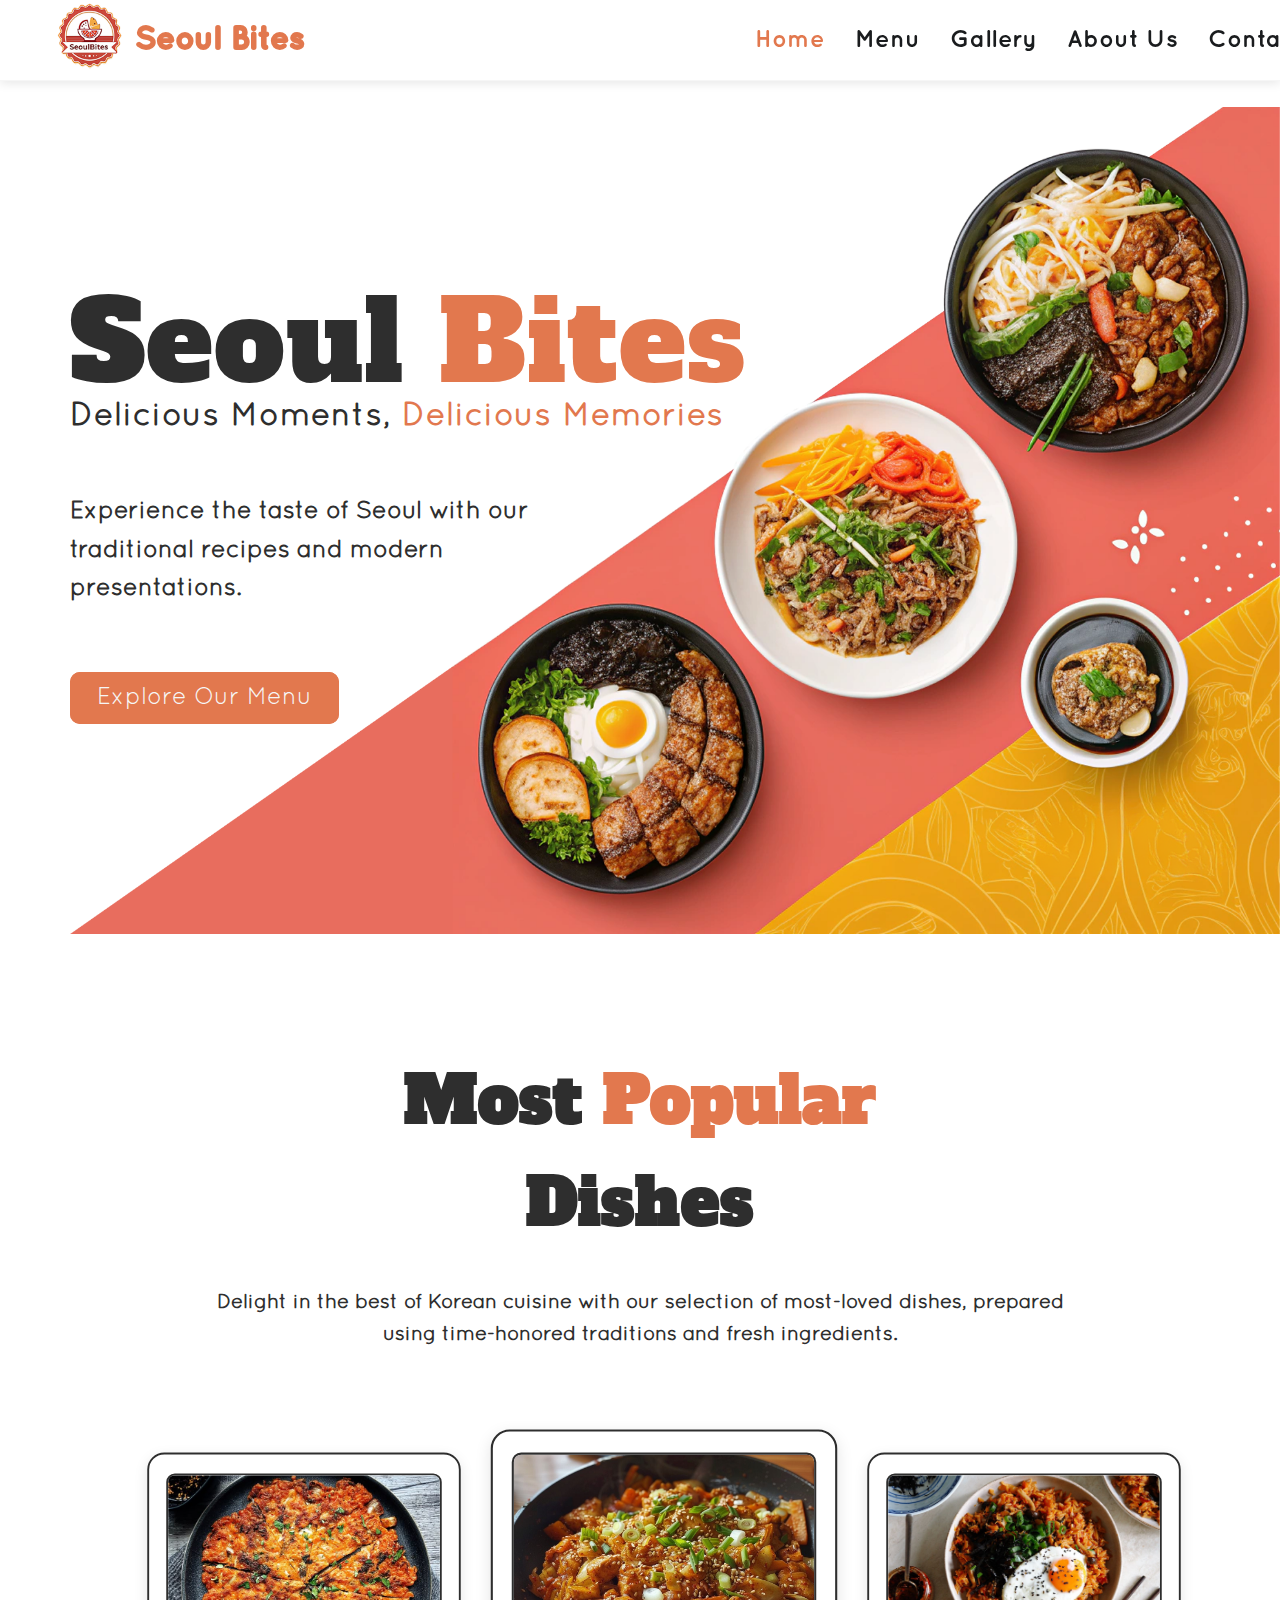
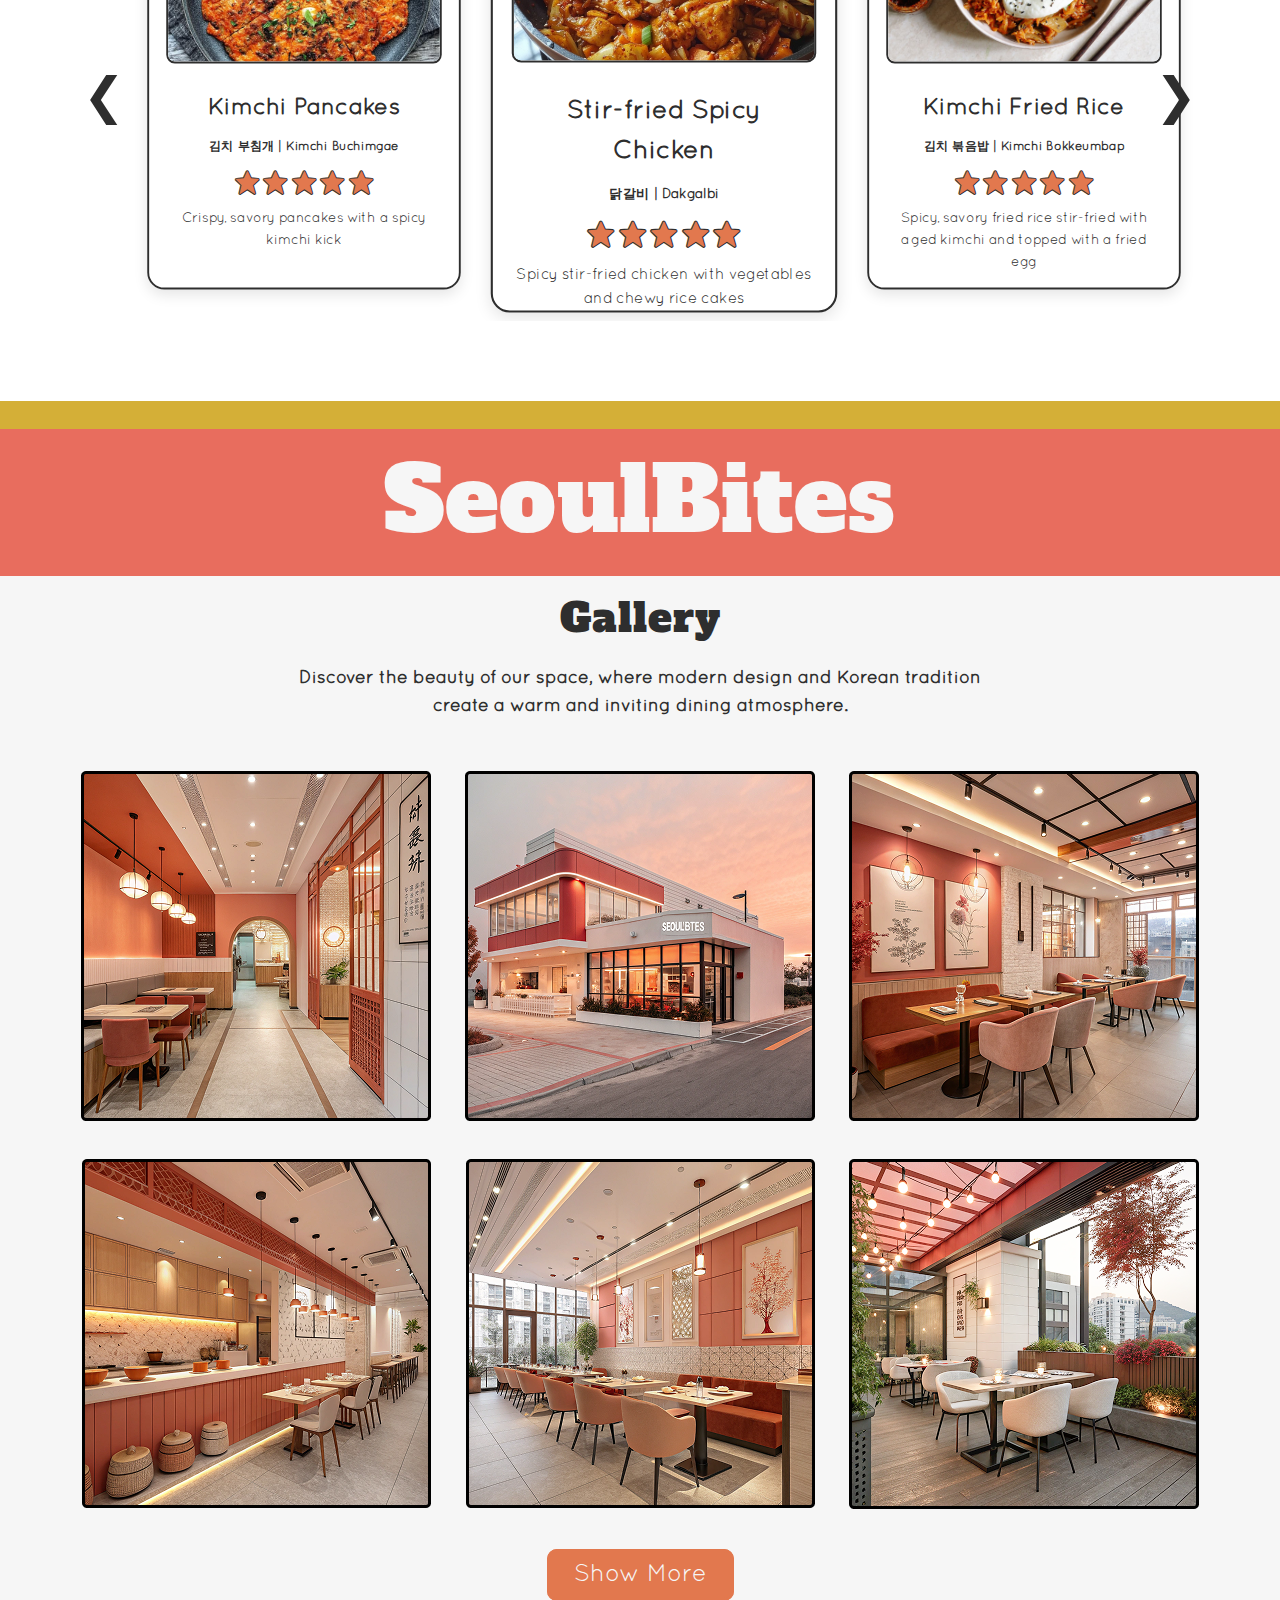
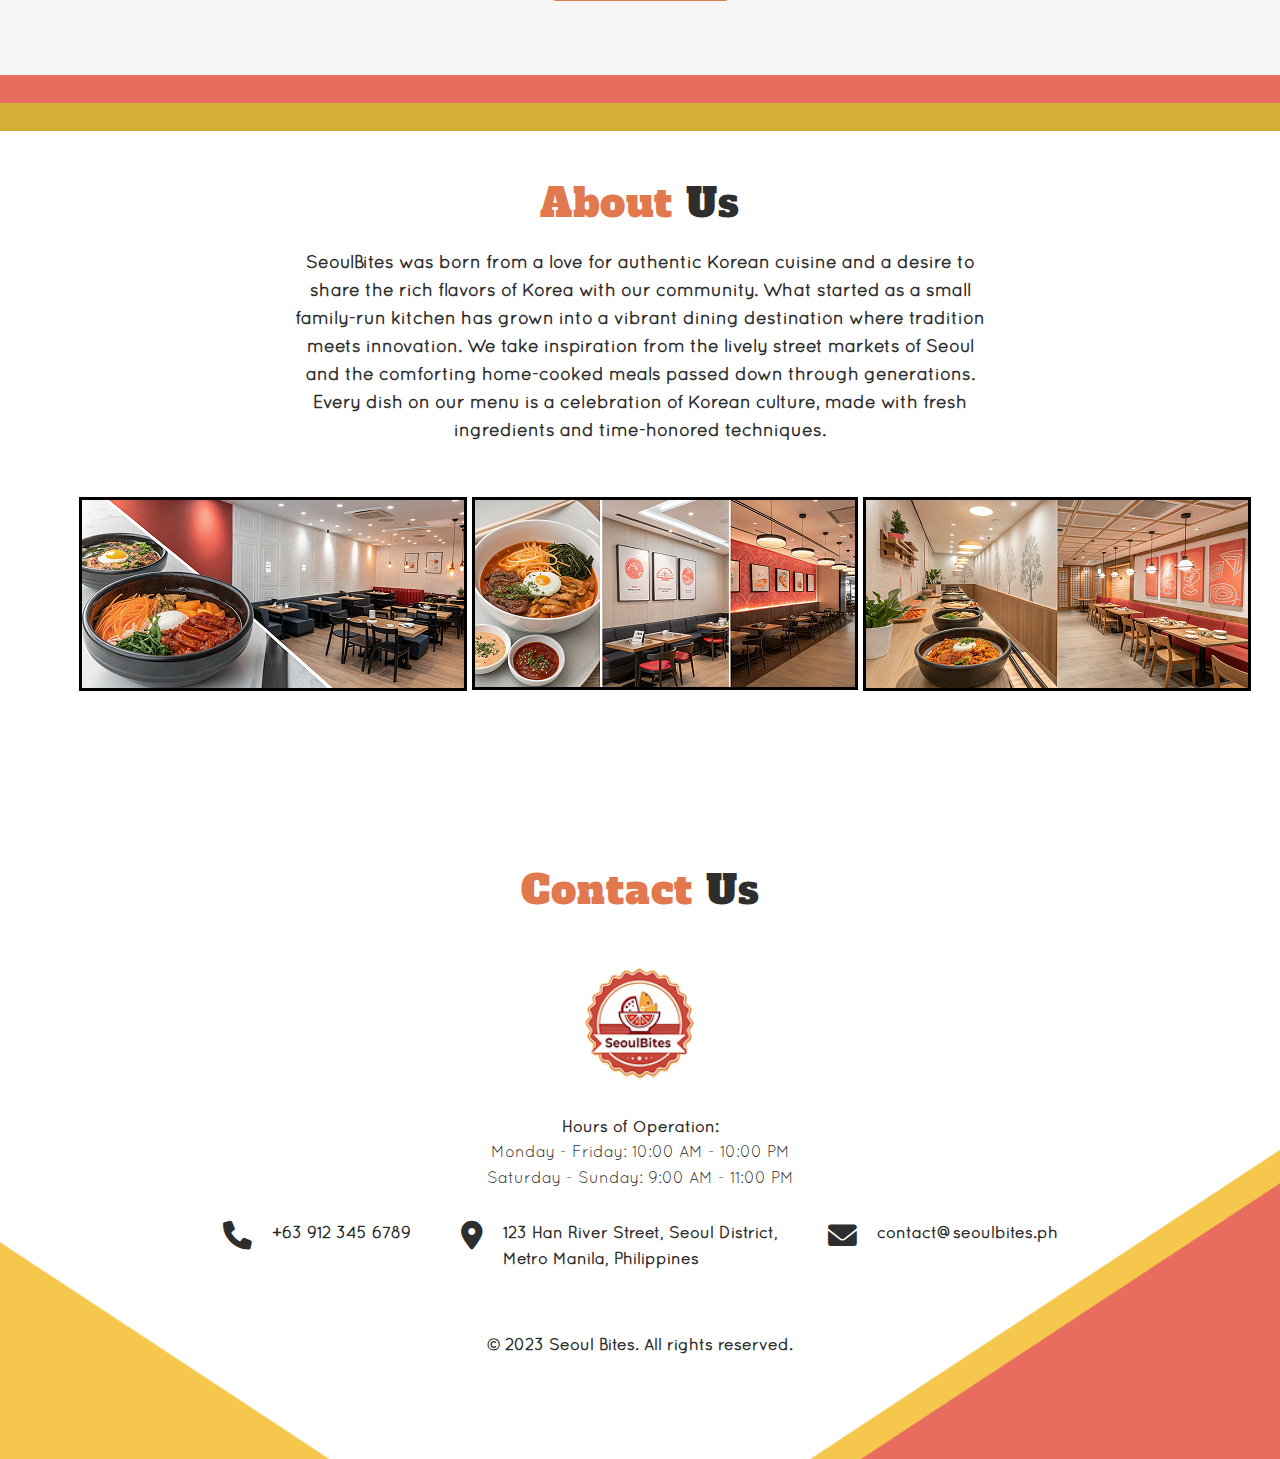
==== index.html @ ae8a141e "Update index.html" ====
<!DOCTYPE html>
<html lang="en">
<head>
    <meta charset="UTF-8">
    <meta name="viewport" content="width=device-width, initial-scale=1.0">
    <title>Seoul Bites | Korean BBQ & More</title>
    <link rel="stylesheet" href="style.css">
    <link rel="stylesheet" href="https://cdnjs.cloudflare.com/ajax/libs/font-awesome/6.0.0/css/all.min.css">
    <link href='https://unpkg.com/boxicons@2.1.4/css/boxicons.min.css' rel='stylesheet'>
    <link rel="icon" type="image/x-icon" href="/assets/images/logo/logo.png"> 
</head>
<body>
    <!-- Header with Navigation -->
    <header class="header">
        <div class="container">
            <div class="logo-wrapper">
                <a href="index.html" class="logo-link">
                    <img class="logo" src="assets/images/logo/logo.png" alt="Seoul Bites Logo">
                </a>
                <div class="logo-text">Seoul Bites</div>
            </div>
    
            <nav class="navbar">
                <ul class="nav-list">
                    <li><a href="index.html" class="active">Home</a></li>
                    <li><a href="menu.html">Menu</a></li>
                    <li><a href="gallery.html">Gallery</a></li>
                    <li><a href="about.html">About Us</a></li>
                    <li><a href="contact.html">Contact</a></li>
                </ul>
                <div class="hamburger">
                    <span class="bar"></span>
                    <span class="bar"></span>
                    <span class="bar"></span>
                </div>
            </nav>
        </div>
    </header>

    <!-- Hero Section -->
    <section class="hero">
        <div class="hero-content">
            <h1>Seoul <span class="colored-menu">Bites</span> </h1>
            <h2> <span class="colored-our">Delicious Moments,</span> <span class="colored-menu">Delicious Memories</span></h2>
            <p>Experience the taste of Seoul with our <br>traditional recipes and modern<br> presentations.</p>
            <a href="menu.html" class="btn">Explore Our Menu</a>
        </div>
    </section>

    <!-- Featured Menu Items -->
    <section class="featured">
        <div class="container">
            <h2 class="section-title">Most <span class="colored-menu">Popular</span> <br>Dishes</h2>
            <p class="mpd-subtitle">Delight in the best of Korean cuisine with our selection of most-loved dishes, prepared using time-honored traditions and fresh ingredients.</p>
            <div class="slider-container">
                <button class="prev-btn">&#10094;</button>
                <button class="next-btn">&#10095;</button>
                <div class="featured-slider">
                    <li class="dish-card">
                        <img src="assets/images/appetizers/kimchi_pancake.png" alt="Kimchi Pancake">
                        <div class="dish-card-content">
                            <h3>Kimchi Pancakes <br><span class="korean-word">김치 부침개 | Kimchi Buchimgae</span></h3>
                            <ul class="stars"><i class='bx bxs-star'></i><i class='bx bxs-star'></i><i class='bx bxs-star'></i><i class='bx bxs-star'></i><i class='bx bxs-star'></i></ul>
                            <p>Crispy, savory pancakes with a spicy kimchi kick</p>
                        </div>
                    </li>
                    <li class="dish-card">
                        <img src="assets/images/bbq/dakgalbi.png" alt="Stir-fried Spicy Chicken">
                        <div class="dish-card-content">
                            <h3>Stir-fried Spicy Chicken <br><span class="korean-word">닭갈비 | Dakgalbi</span></h3>
                            <ul class="stars"><i class='bx bxs-star'></i><i class='bx bxs-star'></i><i class='bx bxs-star'></i><i class='bx bxs-star'></i><i class='bx bxs-star'></i></ul>
                            <p>Spicy stir-fried chicken with vegetables and chewy rice cakes</p>
                        </div>
                    </li>
                    <li class="dish-card">
                        <img src="assets/images/noodles/kimchi-bokkeumbap.png" alt="Kimchi Fried Rice">
                        <div class="dish-card-content">
                            <h3>Kimchi Fried Rice <br><span class="korean-word">김치 볶음밥 | Kimchi Bokkeumbap</span></h3>
                            <ul class="stars"><i class='bx bxs-star'></i><i class='bx bxs-star'></i><i class='bx bxs-star'></i><i class='bx bxs-star'></i><i class='bx bxs-star'></i></ul>
                            <p>Spicy, savory fried rice stir-fried with aged kimchi and topped with a fried egg</p>
                        </div>
                    </li>
                    <li class="dish-card">
                        <img src="assets/images/main/chicken.png" alt="Fried Chicken">
                        <div class="dish-card-content">
                            <h3>Fried Chicken <br><span class="korean-word">치킨 | Chikin</span></h3>
                            <ul class="stars"><i class='bx bxs-star'></i><i class='bx bxs-star'></i><i class='bx bxs-star'></i><i class='bx bxs-star'></i><i class='bx bxs-star'></i></ul>
                            <p>Extra crispy, juicy fried chicken coated in a flavorful glaze</p>
                        </div>
                    </li>
                    <li class="dish-card">
                        <img src="assets/images/bbq/bbq-combo.png" alt="BBQ Combo">
                        <div class="dish-card-content">
                            <h3>BBQ Combo <br><span class="korean-word">바베큐 콤보</span></h3>
                            <ul class="stars"><i class='bx bxs-star'></i><i class='bx bxs-star'></i><i class='bx bxs-star'></i><i class='bx bxs-star'></i><i class='bx bxs-star'></i></ul>
                            <p>A delicious mix of marinated bulgogi, smoky galbi, and juicy samgyeopsal, grilled to perfection</p>
                        </div>
                    </li>
                </div>
            </div>
        </div>
    </section>

    <section>
        <div class="yellow-separator"></div>
        <div class="orange-separator">
            <h1>
                SeoulBites
            </h1>
        </div>
    </section>

    <section class="gallery">
        <div class="container">
            <div class="gallery-header">
                <h1>Gallery</h1>
                <p>Discover the beauty of our space, where modern design and Korean tradition create a warm and inviting dining atmosphere.</p>
            </div>
             <!-- Gallery Grid -->
             <div class="h-gallery-grid">
                <div class="h-gallery-item">
                    <img src="assets/images/gallery/hg-1.png" alt="Dolsot Bibimbap">
                </div>
                <div class="h-gallery-item">
                    <img src="assets/images/gallery/hg-2.png" alt="Dolsot Bibimbap">
                </div>
                <div class="h-gallery-item">
                    <img src="assets/images/gallery/hg-3.png" alt="Dolsot Bibimbap">
                </div>
                <div class="h-gallery-item">
                    <img src="assets/images/gallery/hg-4.png" alt="Dolsot Bibimbap">
                </div>
                <div class="h-gallery-item">
                    <img src="assets/images/gallery/hg-5.png" alt="Dolsot Bibimbap">
                </div>
                <div class="h-gallery-item">
                    <img src="assets/images/gallery/hg-6.png" alt="Dolsot Bibimbap">
                </div>
             </div>
             <a href="gallery.html" class="btn">Show More</a>
        </div>
    </section>

    <section>
        <div class="orange-mini-separator"></div>
        <div class="yellow-separator"></div>
    </section>

    <section class="home-about">
        <div class="container">
            <div class="gallery-header">
                <h1><span class="colored-menu">About</span> Us</h1>
                <p>SeoulBites was born from a love for authentic Korean cuisine and a desire to 
                    share the rich flavors of Korea with our community. What started as a small family-run 
                    kitchen has grown into a vibrant dining destination where tradition meets innovation. 
                    We take inspiration from the lively street markets of Seoul and the comforting home-cooked 
                    meals passed down through generations. Every dish on our menu is a celebration of Korean 
                    culture, made with fresh ingredients and time-honored techniques.</p>
            </div>
            <div class="h-about-grid">
                <div class="h-about-item">
                    <img src="assets/images/gallery/ha-1.png" alt="Dolsot Bibimbap">
                </div>
                <div class="h-about-item">
                    <img src="assets/images/gallery/ha-2.png" alt="Dolsot Bibimbap">
                </div>
                <div class="h-about-item">
                    <img src="assets/images/gallery/ha-3.png" alt="Dolsot Bibimbap">
                </div>
            </div>
        </div>
    </section>

    <section class="home-contact">
        <div class="container">
            <div class="gallery-header">
                <h1><span class="colored-menu">Contact</span> Us</h1>
            </div>
                <img src="assets/images/logo/logo.png" alt="Seoul Bites Logo">
                <div class="contact-hours">
                    <p>Hours of Operation: 
                        <br><span class="schedule">Monday - Friday: 10:00 AM - 10:00 PM 
                        <br> Saturday - Sunday: 9:00 AM - 11:00 PM</span>
                    </p>
                <div class="contact-items">
                    <div class="cg-item">
                        <i class="fas fa-phone"></i>
                        <p>+63 912 345 6789</p>
                    </div>
                    <div class="cg-item">
                        <i class="fas fa-map-marker-alt"></i>
                        <p>123 Han River Street, Seoul District, <br>Metro Manila, Philippines</p>
                    </div>
                    <div class="cg-item">
                        <i class="fas fa-envelope"></i>
                        <p>contact@seoulbites.ph</p>
                    </div>
                </div>
                <div class="copyright">
                    <p>&copy; 2023 Seoul Bites. All rights reserved.</p>
                </div>
            </div>
        </div>
    </section>
    <script src="script.js"></script>
</body>
</html>
---- style.css ----
/* CSS Reset */
* {
    margin: 0;
    padding: 0;
    box-sizing: border-box;
}

/* Korean Color Palette */
:root {
    --primary-color: #E2784E;
    --secondary-color: #FFEEDC; 
    --accent-color: #F6F6F6; 
    --dark-color: #2E2E2E;
    --light-color: #F6F6F6; 
    --text-color: #1A1C1E;
    --text-light: #777777;
    --gold-color: #D4AF37;
    --red-color: #E86D5E;
    --transition: all 0.3s ease;
}

@font-face {
    font-family: product-sans;
    src: url(assets/fonts/Product\ Sans\ Regular.ttf);
}

@font-face {
    font-family: quicksand-light;
    src: url(assets/fonts/Quicksand_Light.otf);
}

@font-face {
    font-family: quicksand-bold;
    src: url(assets/fonts/Quicksand_Bold.otf);
}

@font-face {
    font-family: quicksand-book;
    src: url(assets/fonts/Quicksand_Book.otf);
}

@font-face {
    font-family: alfa;
    src: url(assets/fonts/AlfaSlabOne-Regular.ttf);
}

body {
    line-height: 1.6;
}

h1 {
    font-family: alfa;
    font-weight: 400;
    letter-spacing: 1px;
}

h2{
    font-family: product-sans;
    letter-spacing: 1px;
}

h3{
    font-family: quicksand-book;
    color: var(--dark-color);
    font-weight: 900;
}

p{
    font-family:quicksand-book;
    font-weight: 700;
}

.container {
    width: 90%;
    max-width: 1200px;
    margin: 0 auto;
    padding: 0 15px;
}

.btn {
    padding: 12px 24px;
    background-color: var(--primary-color);
    border: 3px solid var(--dark-color);
    color: var(--light-color);
    text-decoration: none;
    border-radius: 10px;
    font-weight: 500;
    border: 3px solid var(--primary-color);
    cursor: pointer;
    font-family: quicksand-book;
    font-size: 24px;
}

.btn:hover {
    border: 3px solid var(--primary-color);
    background-color: var(--light-color);
    color: var(--primary-color);
}

.section-title {
    font-family: alfa;
    font-size: 4rem;
    margin-bottom: 2rem;
    text-align: center;
    color: var(--dark-color);
    position: relative;
}

/* Header Styles */
.header {
    background-color: white;
    box-shadow: 0 2px 10px rgba(0, 0, 0, 0.1);
    position: fixed;
    width: 100%;
    top: 0;
    z-index: 1000;
    border-bottom: 1px solid var(--accent-color);
}

.header .container {
    display: flex;
    justify-content: space-between;
    align-items: center;
    padding: 0 15px;
    width: 100%;
    max-width: 1400px;
    margin: 0 0px 0 40px;
}

.logo {
    width: 70px;
}

.logo-text{
    align-items: center;
    font-family: quicksand-bold;
    font-size: 32px;
    color: var(--primary-color);
    font-weight: bolder;
    -webkit-text-stroke: 2px var(--primary-color);
}

.logo-wrapper {
    display: flex;
    align-items: center;
    gap: 10px;
    margin-left: 0;
}

.nav-list {
    display: flex;
    list-style: none;
}

.nav-list li {
    margin-left: 30px;
}

.nav-list a {
    font-family: quicksand-bold;
    font-size: 24px;
    text-decoration: none;
    color: var(--text-color);
    transition: var(--transition);
    position: relative;
}

.nav-list a:hover,
.nav-list a.active {
    color: var(--primary-color);
}

.hamburger {
    display: none;
    cursor: pointer;
}

.bar {
    display: block;
    width: 25px;
    height: 3px;
    margin: 5px auto;
    background-color: var(--text-color);
    transition: var(--transition);
}

/* Hero Section */
.hero {
    height: 100vh;
    background: url(/assets/images/bg/homebg.png);
    background-size:contain;
    background-position: right;
    background-repeat: no-repeat;
    color: white;
    display: flex;
    align-items: center;
    margin-top: 70px;
}

.hero-content {
    width: 100%;
    padding: 0;
    margin-top: -70px;
    margin-left: 70px;
    text-align: left;
}

.hero h1 {
    color: var(--dark-color);
    font-size: 112px;
    animation: fadeIn 1.5s ease;
    font-family: alfa;
    letter-spacing: 1px;
    font-weight: 400;
    margin-bottom: -40px;
}

.hero h2{
    font-family: quicksand-book;
    color: var(--primary-color);
    font-size: 32px;
    animation: fadeIn 1.5s ease;
}

.hero p {
    color: var(--dark-color);
    font-size: 24px;
    margin-top: 50px;
    margin-bottom: 70px;
    max-width: 700px;
    animation: fadeIn 2s ease;
}

/* Featured Slider Styles */
.featured {
    padding: 80px 0;
    background-color: none;
}

.mpd-subtitle {
    color: var(--dark-color);
    margin-bottom: 70px;
    font-size: 20px;
    max-width: 862px;
    text-align: center;
    margin-left: auto;
    margin-right: auto;
}

.slider-container {
    position: relative;
    width: 100%;
    max-width: 1200px;
    margin: 0 auto;
    padding: 0 60px;
    overflow: hidden;
}

.featured-slider {
    display: flex;
    align-items: center;
    gap: 30px;
    width: 100%;
    padding: 20px 0;
    transition: transform 0.5s ease;
}

.dish-card {
    flex: 0 0 330px; /* Fixed width */
    height: 460px;
    transition: all 0.3s ease;
    background: none;
    border: 2px solid var(--dark-color);
    border-radius: 18px;
    overflow: hidden;
    box-shadow: 0 5px 15px rgba(0, 0, 0, 0.1);
    opacity: 0;
    transform: scale(0.95);
}

li::marker{
    content: "";
}

.dish-card.active {
    display: block; 
    opacity: 1;
    transform: scale(1);
    position: relative;
}

.dish-card img {
    margin-top: 20px;
    width: 290px;
    height: 200px;
    object-fit: cover;
    border: 2px solid var(--dark-color);
    border-radius: 9px;
    margin-left: 18px;
}

.dish-card-content {
    padding: 20px;
    text-align: center;
}

.dish-card-content h3 {
    font-size: 1.5rem;
    color: var(--dark-color);
}

.korean-word {
    font-size: 0.8rem;
    margin-bottom: 20px;
}

.dish-card-content p {
    color: var(--dark-color);
    margin-bottom: 15px;
    font-size: 0.9rem;
    font-weight: 100;
}

.price {
    font-size: 1.2rem;
    font-weight: bold;
    color: var(--primary-color);
}

.stars{
    color: var(--primary-color);
    font-size: 30px;
    -webkit-text-stroke: 1px var(--dark-color);
}

.prev-btn, .next-btn {
    position: absolute;
    background: transparent;
    top: 50%;
    width: 50px;
    height: 50px;
    color: var(--dark-color);
    border: none;
    font-size: 50px;
    z-index: 10;
    display: flex;
    align-items: center;
    justify-content: center;
}

.prev-btn {
    left: 0;
}

.next-btn {
    right: 0;
}

.gallery {
    display: flex;
    align-items: center;
    background-color: var(--light-color);
    text-align: center;
    padding-top: 10px;
    padding-bottom: 80px;
}

.yellow-separator{
    margin: 0;
    background-color: var(--gold-color);
    min-width: 1200px;
    height: 28px;
    width: 100%;
}

.orange-mini-separator{
    width: 100%;
    margin: 0;
    background-color: var(--red-color);
    min-width: 1200px;
    height: 28px;
}

.orange-separator{
    width: 100%;
    margin: 0;
    background-color: var(--red-color);
    min-width: 1200px;
    height: 147px;
}

.orange-separator h1{
    font-size: 5.6rem;
    color: var(--light-color);
    text-align: center;
}

.home-about{
    padding-top: 40px;
    padding-bottom: 80px;
}

.home-about .orange-separator
{
    height: 28px;
}

.h-gallery-grid {
    display: grid;
    grid-template-columns: repeat(auto-fill, minmax(300px, 1fr));
    gap: 30px;
    margin-bottom: 40px;
}


.h-about-grid {
    display: grid;
    grid-template-columns: repeat(3, 1fr);
    gap: 5px;
    margin-top: 40px;
}

/* Home Contact Section */
.home-contact {
    padding: 80px 0 60px;
    background: url(assets/images/bg/h-contact.png);
    background-size: 100%;
    background-repeat: no-repeat;
    background-position: bottom;
    text-align: center;
}

.home-contact .gallery-header {
    margin-bottom: 40px;
}

.home-contact img {
    width: 120px;
    height: auto;
    margin: 0 auto 30px;
    display: block;
}

.contact-hours {
    margin-bottom: 40px;
}

.contact-hours p {
    font-size: 1rem;
    color: var(--dark-color);
    font-weight: 900;
    margin-bottom: 10px;
}

.contact-hours span {
    font-size: 1rem;
    color: var(--dark-color);
    font-weight: 500;
    line-height: 1.6;
}

.contact-items {
    display: flex;
    max-width: 900px;
    margin: 30px auto 40px;
    justify-content: center;
    gap: 50px;
}

.cg-item {
    display: flex;
    align-items: flex-start;
    background-color: transparent;
    text-align: left;
}

.cg-item i {
    font-size: 1.8rem;
    color: var(--dark-color);
    margin-right: 20px;
    flex-shrink: 0;
}

.cg-item p {
    font-size: 1rem;
    color: var(--dark-color);
    line-height: 1.6;
    margin: 0;
}

.home-contact .copyright {
    margin-top: 40px;
    padding-top: 20px;
    color: var(--text-light);
    font-size: 0.9rem;
}

/* Footer */
.footer {
    background-color: var(--dark-color);
    color: white;
    padding: 50px 0 20px;
    background-image: url('images/korean-pattern-dark.png');
    background-size: 300px;
    background-blend-mode: overlay;
}

.footer-content {
    display: flex;
    justify-content: space-between;
    align-items: center;
    margin-bottom: 30px;
}

.footer-logo a {
    font-size: 1.8rem;
    font-weight: 700;
    color: white;
    text-decoration: none;
    font-family: 'Noto Sans KR', sans-serif;
}

.footer-logo p {
    color: rgba(255, 255, 255, 0.7);
    margin-top: 10px;
}

.social-links a {
    display: inline-block;
    width: 40px;
    height: 40px;
    background-color: rgba(255, 255, 255, 0.1);
    border-radius: 50%;
    text-align: center;
    line-height: 40px;
    color: white;
    margin-left: 10px;
    transition: var(--transition);
}

.social-links a:hover {
    background-color: var(--primary-color);
    transform: translateY(-3px);
}

.copyright {
    text-align: center;
    padding-top: 20px;
    color: rgba(255, 255, 255, 0.7);
    font-size: 0.9rem;
}

/* Animations */
@keyframes fadeIn {
    from {
        opacity: 0;
        transform: translateY(20px);
    }
    to {
        opacity: 1;
        transform: translateY(0);
    }
}

/* Korean Pattern Overlay */
@keyframes patternMove {
    0% {
        background-position: 0 0;
    }
    100% {
        background-position: 100px 100px;
    }
}

/* Responsive Design */
@media (max-width: 768px) {
    .hamburger {
        display: block;
    }

    .hamburger.active .bar:nth-child(2) {
        opacity: 0;
    }

    .hamburger.active .bar:nth-child(1) {
        transform: translateY(8px) rotate(45deg);
    }

    .hamburger.active .bar:nth-child(3) {
        transform: translateY(-8px) rotate(-45deg);
    }

    .nav-list {
        position: fixed;
        left: -100%;
        top: 70px;
        flex-direction: column;
        background-color: white;
        width: 100%;
        text-align: center;
        transition: var(--transition);
        box-shadow: 0 5px 10px rgba(0, 0, 0, 0.1);
    }

    .nav-list.active {
        left: 0;
    }

    .nav-list li {
        margin: 15px 0;
    }

    .hero h1 {
        font-size: 2.5rem;
    }

    .hero p {
        font-size: 1rem;
    }
}

@media (max-width: 480px) {
    .hero h1 {
        font-size: 2rem;
    }

    .section-title {
        font-size: 1.5rem;
    }

    .footer-content {
        flex-direction: column;
        text-align: center;
    }

    .social-links {
        margin-top: 20px;
    }
}

/* Menu Page Styles */
.menu-page {
    padding: 100px 0 50px;
    background-color: var(--light-color);
}

.menu-layout {
    display: flex;
    gap: 40px;
}

.menu-nav {
    width: 100%;
    margin: 30px 0 40px;
    overflow-x: auto;
    padding: 10px 0;
}

.menu-nav ul {
    display: flex;
    flex-wrap: wrap;
    gap: 10px;
    list-style: none;
    justify-content: center;
}

.menu-nav a {
    font-family: quicksand-book;
    display: flex;
    color: var(--text-color);
    text-decoration: none;
    border: 3px solid var(--dark-color);
    border-radius: 15px;
    transition: var(--transition);
    white-space: nowrap;
    width: 150px;
    height: 40px;
    font-size: 15px;
    text-align: center;
    align-items: center;
    justify-content: center;
}

.menu-nav a:hover {
    background-color: #FFEEDC;
    border-color: #E2784E;
    color: #E2784E;
}


.menu-content {
    flex: 1;
}

.menu-content p{
    color: var(--dark-color);
    font-size: 20px;
}

.menu-title {
    font-size: 64px;
    margin-top: 50px;
    margin-bottom: 10px;
    text-align: center;
}

.colored-our{
    color: var(--dark-color);
}

.colored-menu{
    color: var(--primary-color);
}

.menu-subtitle {
    color: var(--text-light);
    margin-bottom: 70px;
    font-size: 20px;
    max-width: 600px;
    text-align: center;
    margin-left: auto;
    margin-right: auto;
}

.menu-section {
    margin-bottom: 60px;
    scroll-margin-top: 120px;
}

.menu-section h2 {
    font-size: 40px;
    color: var(--dark-color);
    border-bottom: 2px solid var(--accent-color);
}

.menu-section h3 {
    font-size: 32px;
    color: var(--dark-color);
    border-bottom: 2px solid var(--accent-color);
}

.section-note {
    font-style: italic;
    color: var(--text-light);
    margin-bottom: 20px;
}

.menu-items {
    display: grid;
    grid-template-columns: repeat(auto-fit, minmax(340px, 1fr));
    gap: 30px;
    margin-top: 30px;
}

.menu-item {
    width: 340px;
    height: 410px;
    border: 2.5px solid var(--dark-color);
    border-radius: 20px;
    padding: 20px;
    background-color: none;
    box-shadow: 0 5px 15px rgba(0, 0, 0, 0.1);
    transition: var(--transition);
    display: flex;
    flex-direction: column;
}

.menu-item:hover {
    transform: translateY(-5px);
    border: 2.5px solid var(--primary-color);
    background-color: var(--secondary-color);
}

/* Menu Item Image */
.menu-item-img {
    width: 300px;
    height: 175px;
    border-radius: 10px;
    object-fit: cover;
    margin: 0 auto;
    margin-bottom: 15px;
    border: 2.5px solid var(--dark-color);
}

/* Menu Item Text Content */
.item-info {
    flex: 1;
    display: flex;
    flex-direction: column;
}

/* Dish Names */
.item-info h3 {
    font-size: 1.3rem;
    margin-bottom: 5px;
    color: var(--dark-color);
    display: flex;
    justify-content: space-between;
}

.dish-korean {
    font-family: quicksand-book;
    font-size: 1rem;
    color: var(--text-light);
    margin-bottom: 10px;
    font-weight: 400;
}

/* Description */
.item-info p {
    color: var(--dark-color);
    font-size: 0.95rem;
    line-height: 1.5;
    margin-bottom: 15px;
    flex-grow: 1;
}

/* Price */
.price {
    font-family: quicksand-book;
    color: var(--primary-color);
    font-weight: 700;
    font-size: 1.2rem;
    margin-top: auto;
    text-align: left;
}

/* Responsive Adjustments */
@media (max-width: 1200px) {
    .menu-items {
        grid-template-columns: repeat(2, 1fr);
    }
}

@media (max-width: 768px) {
    .menu-items {
        grid-template-columns: 1fr;
    }
    
    .menu-item {
        width: 100%;
        max-width: 340px;
        margin: 0 auto;
    }
}

/* Gallery Page Styles */
.gallery-page {
    padding: 100px 0 50px;
    background-color: var(--light-color);
}

.gallery-header {
    text-align: center;
    margin-bottom: 50px;
}

.gallery-header h1 {
    font-size: 2.5rem;
    color: var(--dark-color);
    margin-bottom: 15px;
}

.gallery-header p {
    color: var(--dark-color);
    font-size: 1.1rem;
    max-width: 700px;
    margin: 0 auto;
}

/* Gallery Filter */
.gallery-filter {
    display: flex;
    flex-wrap: wrap;
    justify-content: center;
    gap: 10px;
    margin-bottom: 40px;
}

.filter-btn {
    padding: 8px 20px;
    background-color: white;
    border: 1px solid var(--accent-color);
    color: var(--text-color);
    border-radius: 30px;
    cursor: pointer;
    transition: var(--transition);
    font-weight: 500;
}

.filter-btn:hover,
.filter-btn.active {
    background-color: var(--primary-color);
    color: white;
    border-color: var(--primary-color);
}

/* Gallery Grid */
.gallery-grid {
    display: grid;
    grid-template-columns: repeat(auto-fill, minmax(300px, 1fr));
    gap: 20px;
}

.gallery-item {
    position: relative;
    border-radius: 8px;
    overflow: hidden;
    box-shadow: 0 5px 15px rgba(0, 0, 0, 0.1);
    aspect-ratio: 1 / 1;
}

.gallery-item img {
    border: 3px solid var(--dark-color);
    width: 350px;
    height: 350px;
    object-fit: cover;
    transition: var(--transition);
}

/* Responsive Design */
@media (max-width: 768px) {
    .gallery-grid {
        grid-template-columns: repeat(auto-fill, minmax(250px, 1fr));
    }
    
    .gallery-header h1 {
        font-size: 2rem;
    }
}

/* About Page Styles */
.about-page {
    padding-top: 70px;
}

/* About Hero Section */

.about-content {
    flex: 1;
}
.about-page {
    padding: 100px 0 50px;
    background-color: var(--light-color);
}

.about-subtitle {
    color: var(--text-light);
    margin-bottom: 70px;
    font-size: 20px;
    max-width: 600px;
    text-align: center;
    margin-left: auto;
    margin-right: auto;
}

.about-layout {
    display: flex;
    gap: 40px;
}

.about-content p{
    color: var(--dark-color);
    font-size: 20px;
}

.about-title {
    font-size: 64px;
    margin-top: 50px;
    margin-bottom: 10px;
    text-align: center;
}

.about-hero {
    height: 60vh;
    background: url('../WebDev-Activity-4/assets/images/bg/about-us.png') no-repeat center center/cover;
    color: white;
    display: flex;
    align-items: center;
    text-align: center;
}

.about-hero .container {
    width: 100%;
}

.about-hero h1 {
    font-size: 3rem;
    margin-bottom: 20px;
    text-shadow: 2px 2px 4px rgba(0, 0, 0, 0.5);
}

.about-hero p {
    font-size: 1.2rem;
    max-width: 700px;
    margin: 0 auto;
}

/* Section Header */
.section-header {
    text-align: center;
    margin-bottom: 50px;
}

.section-header h2 {
    font-size: 2rem;
    color: var(--dark-color);
    margin-bottom: 15px;
}

.section-header p {
    color: var(--text-light);
    font-size: 1.1rem;
}

/* Our Story */
.story-section {
    padding: 80px 0;
    background-color: var(--light-color);
}

.story-content {
    display: flex;
    align-items: center;
    gap: 50px;
    max-width: 1100px;
    margin: 0 auto;
}

.story-text {
    flex: 1;
}

.story-text h2 {
    font-size: 2rem;
    margin-bottom: 20px;
    color: var(--dark-color);
}

.story-text p {
    margin-bottom: 15px;
    font-size: 1.1rem;
    line-height: 1.6;
}

.story-text strong {
    color: var(--primary-color);
}

.story-image {
    flex: 1;
}

.story-image img {
    width: 100%;
    border-radius: 8px;
    box-shadow: 0 10px 30px rgba(0, 0, 0, 0.1);
}

/* Our Mission*/

.mission-section {
    padding: 80px 0;
    background-color: var(--light-color);
}

.mission-content {
    display: block;
    align-items: center;
    gap: 50px;
    max-width: 1100px;
    margin: 0 auto;
}

.mission-text {
    display: block;
    flex: 1;
}

.mission-text ul {
    list-style-type: disc;
    list-style-position: outside;
    padding-left: 40px;
    margin-left: 20px;
    color: var(--dark-color);
    font-family: quicksand-book;
    font-weight: 700;
}

.mission-text li {
    font-size: 1.1rem;
    line-height: 1.6;
    margin-bottom: 8px;
    font-family: quicksand-book;
    font-weight: 700;
    display: list-item;
    list-style: disc outside;
}

.mission-text li::before {
    content: "•";
    color: var(--dark-color); 
    font-size: 1.2rem;
    font-weight: bold;
    margin-right: 8px;
}

.mission-text h2 {
    font-size: 2rem;
    margin-bottom: 20px;
    color: var(--dark-color);
}

.mission-text p {
    margin-bottom: 15px;
    font-size: 1.1rem;
    line-height: 1.6;
}

/* Our Values */
.values-section {
    padding: 80px 0;
    background-color: var(--light-color);
}

.values-content {
    display: flex;
    align-items: center;
    gap: 50px;
    max-width: 1100px;
    margin: 0 auto;
}

.values-text {
    flex: 1;
}

.values-text h2 {
    font-size: 2rem;
    margin-bottom: 20px;
    color: var(--dark-color);
}

.values-text p {
    margin-bottom: 15px;
    font-size: 1.1rem;
    line-height: 1.6;
}

.values-text strong {
    color: var(--primary-color);
}

.values-image {
    flex: 1;
}

.values-image img {
    width: 100%;
    border-radius: 8px;
    box-shadow: 0 10px 30px rgba(0, 0, 0, 0.1);
}

/* Team Section */
.our-team {
    padding: 60px 0;
    background-color: var(--light-color);
}

.our-team .container {
    max-width: 1200px;
    margin: 0 auto;
    padding: 0 15px;
    display: flex;
    flex-direction: column;
    align-items: center;
}

.our-team-header {
    text-align: center;
    margin-bottom: 40px;
}

.our-team-header h2 {
    font-size: 2.5rem;
    color: #333;
    margin-bottom: 20px;
}

.our-team-header p {
    max-width: 800px;
    margin: 0 auto;
    color: #666;
    line-height: 1.6;
}

.team-grid {
    display: flex;
    flex-wrap: wrap;
    justify-content: center;
    grid-template-columns: repeat(3, 1fr); 
    grid-template-rows: auto auto; /* Two rows */
    gap: 24px;
    justify-content: center;
    align-items: center;
    width: 100%;
    max-width: 800px;
    margin: 0 auto;
}

.team-grid > :nth-child(1),
.team-grid > :nth-child(2),
.team-grid > :nth-child(3) {
    grid-column: auto;
}

.team-grid > :nth-child(4),
.team-grid > :nth-child(5) {
    grid-row: 2;
}

.team-member {
    width: 100%;
    max-width: 250px;
}

.member-image {
    position: relative;
    width: 100%;
    padding-top: 100%; 
    border: 2px solid black;
}

.member-image img {
    position: absolute;
    top: 50%;
    left: 50%;
    transform: translate(-50%, -50%);
    width: 100%;
    height: 100%;
    object-fit: cover;
    object-position: center;
}

.member-info {
    padding: 16px;
    text-align: center;
    margin-top: 10px;
}

.member-info h3 {
    font-size: 1.1rem;
    color: #333;
    margin-bottom: 4px;
}

.member-info .position {
    font-size: 0.9rem;
    color:  #333;
    margin-bottom: 0;
}

/* A Taste of Korea */
.place-section {
    padding: 60px 0;
    background-color: var(--light-color);
}

.place .container {
    max-width: 1200px;
    margin: 0 auto;
    padding: 0 15px;
    display: flex;
    flex-direction: column;
    align-items: center;
}

.place-header {
    text-align: center;
    margin-bottom: 40px;
}

.place-header h2 {
    font-size: 2.5rem;
    color: #333;
    margin-bottom: 20px;
}

.place-header p {
    max-width: 800px;
    margin: 0 auto;
    color: #666;
    line-height: 1.6;
}

.place-grid {
    display: grid;
    grid-template-columns: repeat(3, 1fr);
    grid-template-rows: auto;
    gap: 10px;
    justify-content: center;
    align-items: center;
    max-width: 1200px; 
    margin: 0 auto;
}

.place-grid img {
    width: 100%;
    max-width: 300px;
    height: auto;
    border: 2px solid black;
}

.place-grid > :nth-child(1),
.place-grid > :nth-child(2),
.place-grid > :nth-child(3) {
    grid-column: auto;
}

@media (max-width: 768px) {
    .about-hero h1 {
        font-size: 2.5rem;
    }
    
    .section-header h2 {
        font-size: 1.8rem;
    }
    
    .history-timeline::before {
        display: none;
    }
    
    .timeline-year {
        position: static;
        margin-bottom: 10px;
        width: auto;
        display: inline-block;
        padding: 0 15px;
    }
    
    .timeline-content {
        margin-left: 0;
    }
    
    .timeline-content::before {
        display: none;
    }
}

@media (max-width: 576px) {
    .about-hero {
        height: 50vh;
    }
    
    .about-hero h1 {
        font-size: 2rem;
    }
    
    .section-header h2 {
        font-size: 1.5rem;
    }
    
    .team-grid {
        grid-template-columns: 1fr;
    }
}

/* Gallery Section */
.gallery-section {
    max-width: 1200px;
    margin: 0 auto;
    padding: 40px 20px;
    font-family: Arial, sans-serif;
}

.food-section {
    max-width: 1200px;
    margin: 0 auto;
    padding: 40px 20px;
    font-family: Arial, sans-serif;
}

.grid-container {
    display: grid;
    grid-template-columns: repeat(3, 1fr);
    grid-template-rows: repeat(4, auto);
    gap: 20px;
    text-align: center;
    width: 100%;
}

.grid-container img {
    width: 100%;
    height: 100%; 
    object-fit: cover;
    border: 2px solid black; 
}

.gallery-1 {
    grid-column: 1 / span 1;
}
  
.gallery-2 {
    grid-column: 1;
    grid-row: 2;
}
  
.gallery-5 {
    grid-column: 1 / span 2;
    grid-row: 3 / span 2;
}
  
.gallery-3 {
    grid-column: 2 / span 2;
    grid-row: 1 / span 2;
}
  
.gallery-4 {
    grid-column: 3;
    grid-row: 3;
}
  
.gallery-6 {
    grid-column: 3;
    grid-row: 4;
}

.food-1{
    grid-column: 1;
    grid-row: 1;
}

.food-2{
    grid-column: 2;
    grid-row: 1;
}

.food-3{
    grid-column: 3;
    grid-row: 1;
}

.food-4{
    grid-column: 1 / span 2;
    grid-row: 2 / span 2;
}

.food-5{
    grid-column: 3;
    grid-row: 2;
}

.food-6{
    grid-column: 3;
    grid-row: 3;
}

.main-gallery-image img {
    width: 100%;
    max-height: 500px;
    object-fit: cover;
    border: 2px solid black; 
}

.gallery-description {
    text-align: center;
    margin: 20px 0;
}

.gallery-description h2 {
    font-size: 2rem;
    color: #E2784E;
    margin-top: 50px;
    margin-bottom: 5px;
    text-align: center;
    font-family: alfa;
}

.gallery-section h2 {
    font-size: 1.5rem;
    color: #333;
    margin-bottom: 10px;
    font-family: inherit;
}

.food-section h2 {
    font-size: 1.5rem;
    color: #333;
    margin-bottom: 10px;
    font-family: inherit;
}

.gallery-description h3 {
    font-size: 1.5rem;
    color: #333;
}

.gallery-description p {
    color: #666;
}

/* Contact Page Styles */
.contact-page {
    padding-top: 140px;
    background: var(--light-color);
}

/* Contact Hero Section */
.contact-hero {
    color: white;
    display: flex;
    justify-content: center;
    align-items: center;
    text-align: center;
}

.contact-hero .container {
    width: 100%;
}

.contact-hero h1 {
    color: var(--dark-color);
    font-size: 4rem;
    margin-bottom: 20px;
}

.contact-hero p {
    color: var(--dark-color);
    font-size: 1.2rem;
    max-width: 700px;
    margin: 0 auto;
}

/* Contact Content */
.contact-content {
    display: flex;
    padding: 80px 0;
    background-color: var(--light-color);
}

.contact-grid {
    display: flex;
    flex-direction: column;
    align-items: center;
    gap: 50px;
}

.contact-form {
    width: 100%;
    max-width: 1000px;
    background-color: transparent;
    padding: 40px;
    border-radius: 8px;
    margin: 0 auto;
}

.contact-form .btn {
    display: block;
    margin: 0 auto;
}


.contact-form h2 {
    font-size: 1.8rem;
    margin-bottom: 30px;
    color: var(--dark-color);
}

.form-group {
    margin-bottom: 20px;
}

.form-group label {
    font-family: quicksand-book;
    display: block;
    margin-bottom: 8px;
    font-weight: 500;
    color: var(--dark-color);
}

.form-group input,
.form-group select,
.form-group textarea {
    width: 100%;
    padding: 12px 15px;
    border: 2px solid var(--dark-color);
    border-radius: 4px;
    font-family: inherit;
    font-size: 1rem;
    transition: var(--transition);
}

.form-group input:focus,
.form-group select:focus,
.form-group textarea:focus {
    border-color: var(--primary-color);
    outline: none;
    box-shadow: 0 0 0 3px rgba(210, 51, 105, 0.2);
}

.form-group textarea {
    resize: vertical;
}

.contact-info {
    background-color: white;
    padding: 40px;
    border-radius: 8px;
    box-shadow: 0 5px 15px rgba(0, 0, 0, 0.05);
}

.contact-info h2 {
    font-size: 1.8rem;
    margin-bottom: 30px;
    color: var(--dark-color);
}

.social-links {
    margin-top: 40px;
}

.social-links h3 {
    font-size: 1.2rem;
    margin-bottom: 15px;
    color: var(--dark-color);
}

.social-icons {
    display: flex;
    gap: 15px;
}

.social-icons a {
    display: flex;
    align-items: center;
    justify-content: center;
    width: 40px;
    height: 40px;
    background-color: var(--accent-color);
    color: var(--primary-color);
    border-radius: 50%;
    transition: var(--transition);
}

.social-icons a:hover {
    background-color: var(--primary-color);
    color: white;
    transform: translateY(-3px);
}

/* Map Section */
.map-section {
    padding-top: 30px;
    padding-bottom: 120px;
    background-color: transparent;
}

.contact-container{
    text-align: center;
}

.map-section h2 {
    text-align: center;
    font-size: 2rem;
    margin-bottom: 30px;
    color: var(--dark-color);
}

.map-container {
    border-radius: 5px;
    border: 3px solid var(--dark-color);
    overflow: hidden;
    box-shadow: 0 10px 30px rgba(0, 0, 0, 0.1);
}

/* Responsive Design */
@media (max-width: 992px) {
    .contact-grid {
        grid-template-columns: 1fr;
    }
    
    .contact-hero h1 {
        font-size: 2.5rem;
    }
}

@media (max-width: 768px) {
    .contact-hero {
        height: 40vh;
    }
    
    .contact-hero h1 {
        font-size: 2rem;
    }
    
    .contact-form,
    .contact-info {
        padding: 30px;
    }
}

@media (max-width: 576px) {
    .contact-hero {
        height: 35vh;
    }
    
    .contact-hero h1 {
        font-size: 1.8rem;
    }
    
    .contact-hero p {
        font-size: 1rem;
    }
    
    .contact-form,
    .contact-info {
        padding: 25px 20px;
    }
}
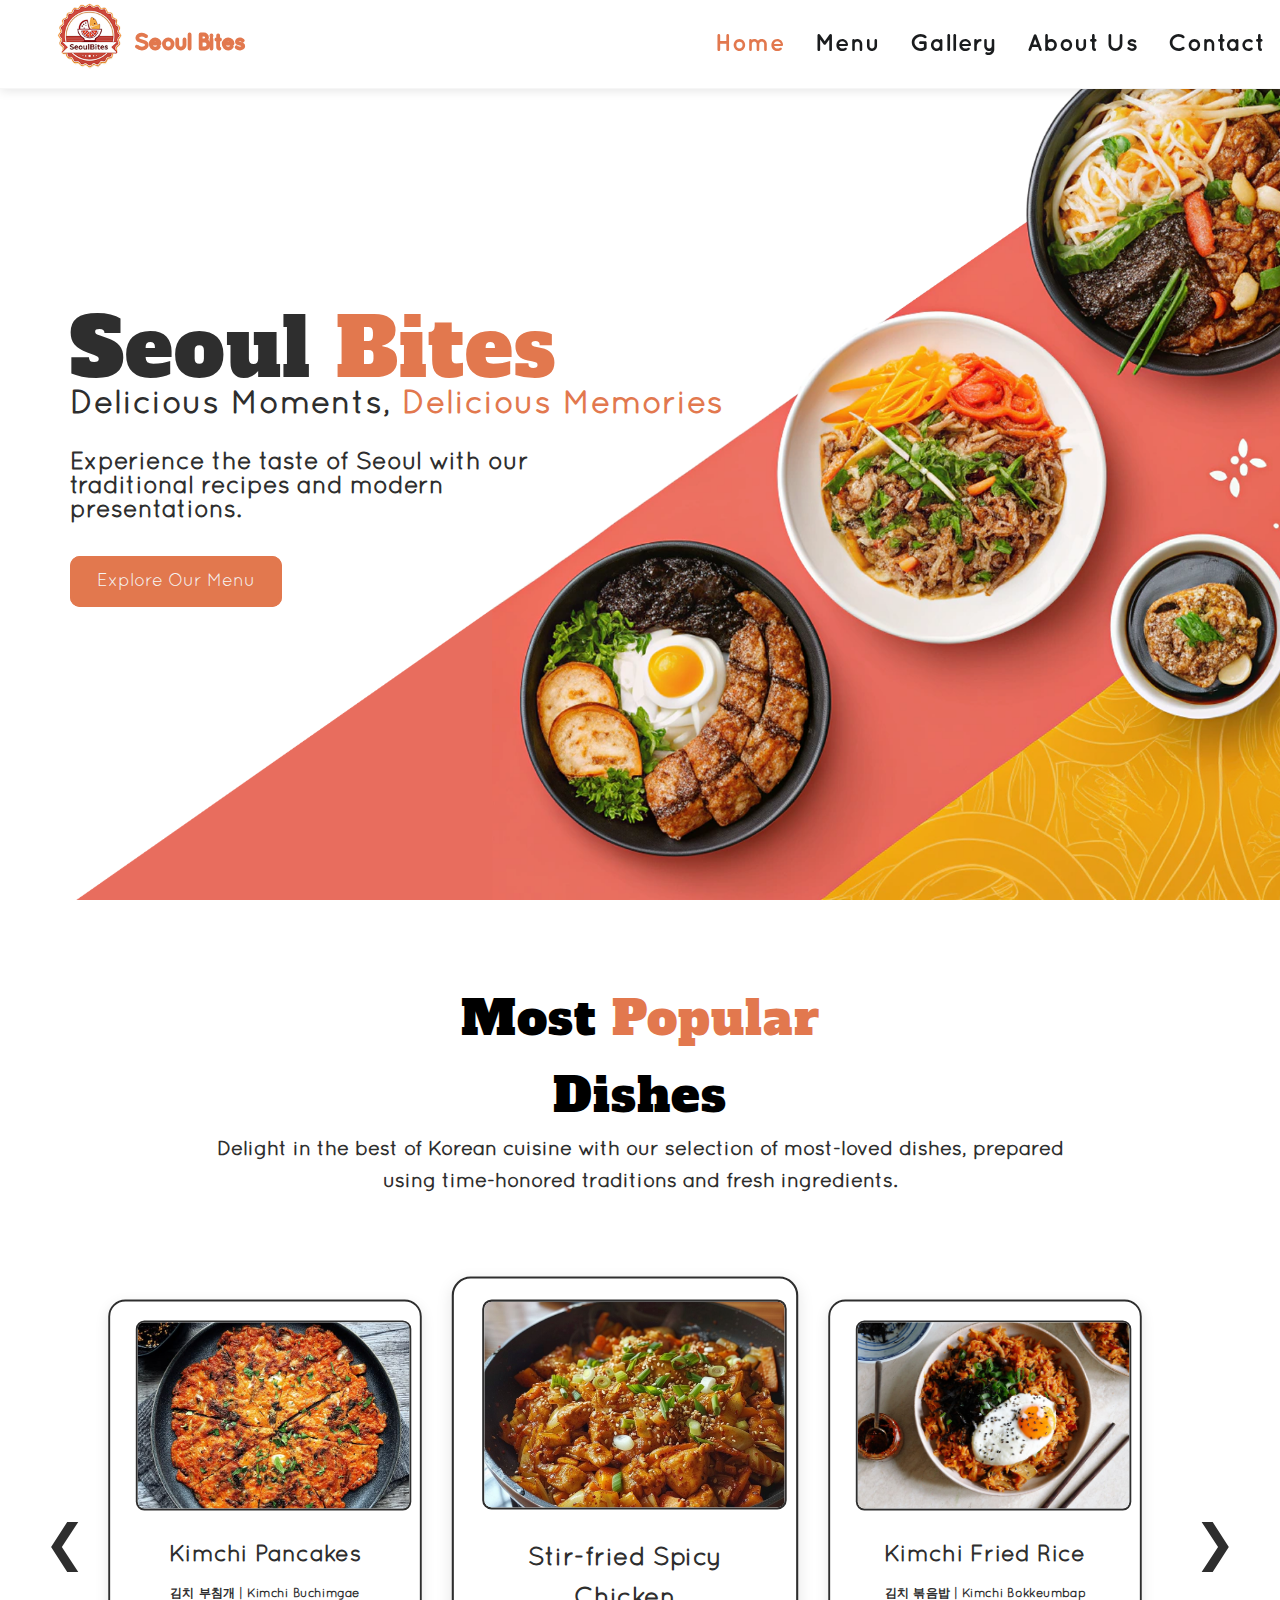
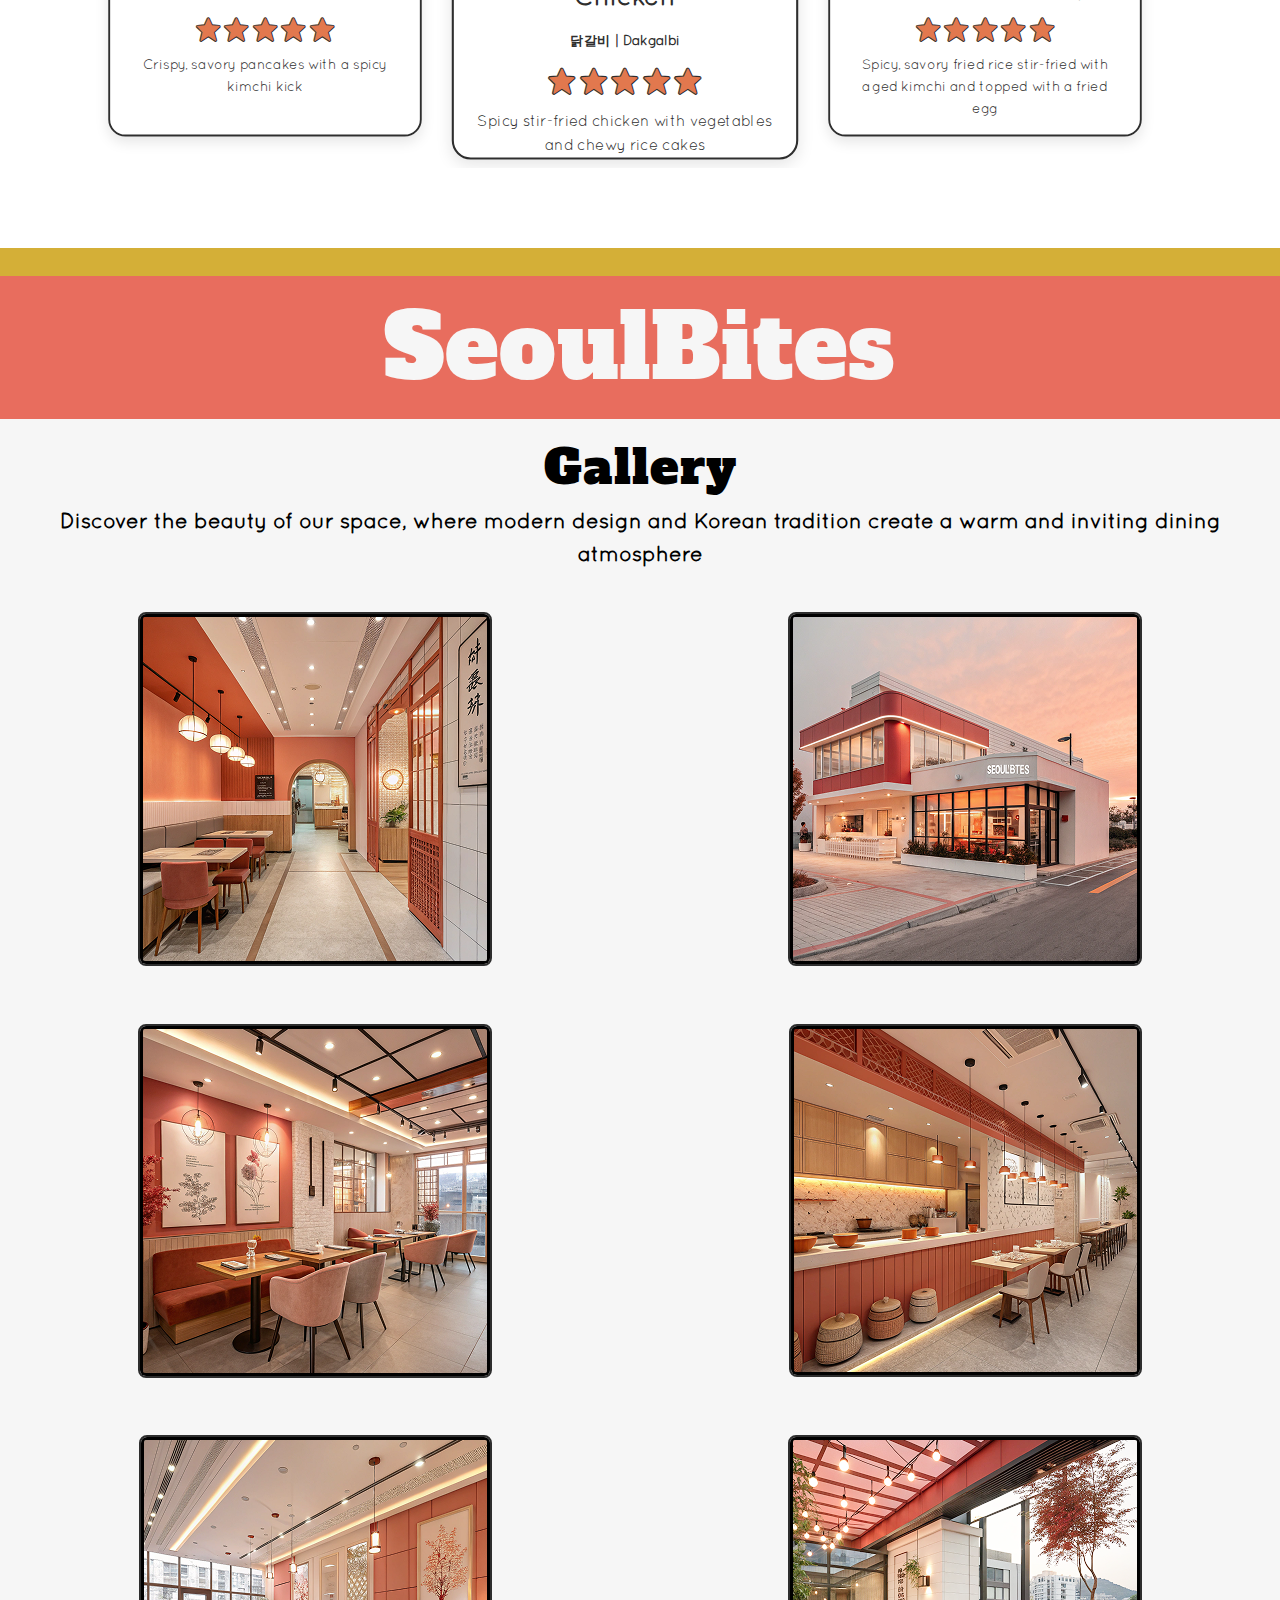
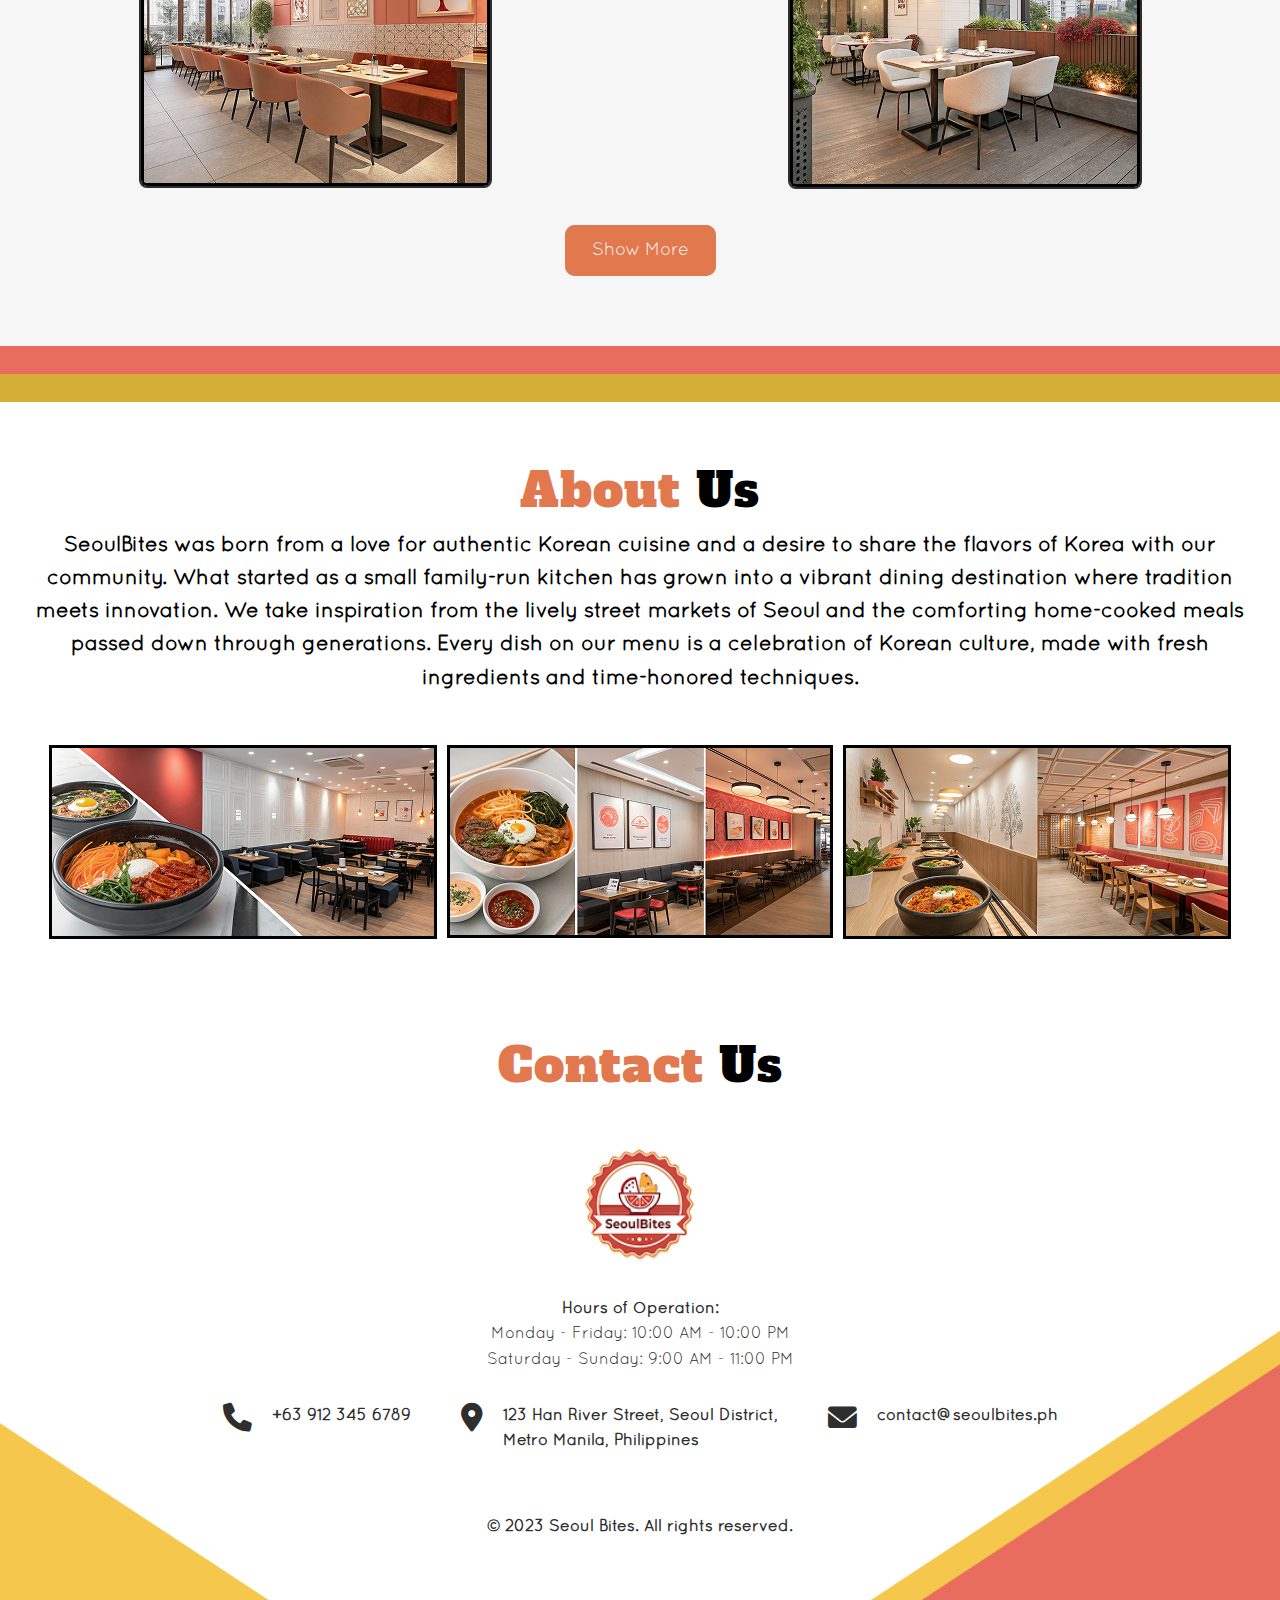
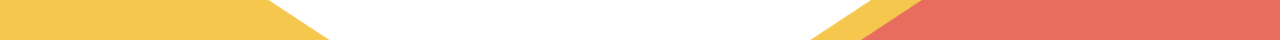
==== commit 684d5e7c: "Migrated index css." ====
--- a/index.html
+++ b/index.html
@@ -1,32 +1,37 @@
 <!DOCTYPE html>
 <html lang="en">
-<head>
-    <meta charset="UTF-8">
-    <meta name="viewport" content="width=device-width, initial-scale=1.0">
-    <title>Seoul Bites | Korean BBQ & More</title>
-    <link rel="stylesheet" href="style.css">
-    <link rel="stylesheet" href="https://cdnjs.cloudflare.com/ajax/libs/font-awesome/6.0.0/css/all.min.css">
-    <link href='https://unpkg.com/boxicons@2.1.4/css/boxicons.min.css' rel='stylesheet'>
-    <link rel="icon" type="image/x-icon" href="/assets/images/logo/logo.png"> 
-</head>
+    <head>
+        <meta charset="UTF-8">
+        <meta name="viewport" content="width=device-width, initial-scale=1.0">
+        <title>Seoul Bites | Korean BBQ & More</title>
+        
+        <link rel="stylesheet" href="/styles/global.css">
+        <link rel="stylesheet" href="/styles/index.css">
+        
+        <link rel="stylesheet" href="https://cdnjs.cloudflare.com/ajax/libs/font-awesome/6.0.0/css/all.min.css">
+        <link href='https://unpkg.com/boxicons@2.1.4/css/boxicons.min.css' rel='stylesheet'>
+        <link rel="icon" type="image/x-icon" href="/assets/images/logo/logo.png">
+    </head>
 <body>
     <!-- Header with Navigation -->
     <header class="header">
         <div class="container">
             <div class="logo-wrapper">
-                <a href="index.html" class="logo-link">
+                <a href="index.html">
                     <img class="logo" src="assets/images/logo/logo.png" alt="Seoul Bites Logo">
                 </a>
-                <div class="logo-text">Seoul Bites</div>
+                <a href="index.html">
+                    <p>Seoul Bites</p>
+                </a>
             </div>
     
             <nav class="navbar">
                 <ul class="nav-list">
-                    <li><a href="index.html" class="active">Home</a></li>
-                    <li><a href="menu.html">Menu</a></li>
-                    <li><a href="gallery.html">Gallery</a></li>
-                    <li><a href="about.html">About Us</a></li>
-                    <li><a href="contact.html">Contact</a></li>
+                    <li><a href="/index.html" class="active">Home</a></li>
+                    <li><a href="/menu.html">Menu</a></li>
+                    <li><a href="/gallery.html">Gallery</a></li>
+                    <li><a href="/about.html">About Us</a></li>
+                    <li><a href="/contact.html">Contact</a></li>
                 </ul>
                 <div class="hamburger">
                     <span class="bar"></span>
@@ -50,7 +55,7 @@
     <!-- Featured Menu Items -->
     <section class="featured">
         <div class="container">
-            <h2 class="section-title">Most <span class="colored-menu">Popular</span> <br>Dishes</h2>
+            <h1>Most <span class="colored-menu">Popular</span> <br>Dishes</h1>
             <p class="mpd-subtitle">Delight in the best of Korean cuisine with our selection of most-loved dishes, prepared using time-honored traditions and fresh ingredients.</p>
             <div class="slider-container">
                 <button class="prev-btn">&#10094;</button>
@@ -114,7 +119,7 @@
         <div class="container">
             <div class="gallery-header">
                 <h1>Gallery</h1>
-                <p>Discover the beauty of our space, where modern design and Korean tradition create a warm and inviting dining atmosphere.</p>
+                <p>Discover the beauty of our space, where modern design and Korean tradition create a warm and inviting dining atmosphere</p>
             </div>
              <!-- Gallery Grid -->
              <div class="h-gallery-grid">
@@ -150,12 +155,12 @@
         <div class="container">
             <div class="gallery-header">
                 <h1><span class="colored-menu">About</span> Us</h1>
-                <p>SeoulBites was born from a love for authentic Korean cuisine and a desire to 
-                    share the rich flavors of Korea with our community. What started as a small family-run 
-                    kitchen has grown into a vibrant dining destination where tradition meets innovation. 
-                    We take inspiration from the lively street markets of Seoul and the comforting home-cooked 
-                    meals passed down through generations. Every dish on our menu is a celebration of Korean 
-                    culture, made with fresh ingredients and time-honored techniques.</p>
+                <p>SeoulBites was born from a love for authentic Korean cuisine and a desire to share the
+                flavors of Korea with our community. What started as a small family-run kitchen has
+                grown into a vibrant dining destination where tradition meets innovation. We take
+                inspiration from the lively street markets of Seoul and the comforting home-cooked
+                meals passed down through generations. Every dish on our menu is a celebration of
+                Korean culture, made with fresh ingredients and time-honored techniques.</p>
             </div>
             <div class="h-about-grid">
                 <div class="h-about-item">
--- a/styles/global.css
+++ b/styles/global.css
@@ -0,0 +1,353 @@
+/* global.css */
+/* CSS Reset */
+* {
+    margin: 0;
+    padding: 0;
+    box-sizing: border-box;
+}
+
+/* Korean Color Palette */
+:root {
+    --primary-color: #E2784E;
+    --secondary-color: #FFEEDC; 
+    --accent-color: #F6F6F6; 
+    --dark-color: #2E2E2E;
+    --light-color: #F6F6F6; 
+    --text-color: #1A1C1E;
+    --text-light: #777777;
+    --gold-color: #D4AF37;
+    --red-color: #E86D5E;
+    --transition: all 0.3s ease;
+}
+
+@font-face {
+    font-family: product-sans;
+    src: url(/assets/fonts/Product\ Sans\ Regular.ttf);
+}
+
+@font-face {
+    font-family: quicksand-light;
+    src: url(/assets/fonts/Quicksand_Light.otf);
+}
+
+@font-face {
+    font-family: quicksand-bold;
+    src: url(/assets/fonts/Quicksand_Bold.otf);
+}
+
+@font-face {
+    font-family: quicksand-book;
+    src: url(/assets/fonts/Quicksand_Book.otf);
+}
+
+@font-face {
+    font-family: alfa;
+    src: url(/assets/fonts/AlfaSlabOne-Regular.ttf);
+}
+
+body {
+    line-height: 1.6;
+}
+
+h1 {
+    font-family: alfa;
+    font-weight: 400;
+    letter-spacing: 1px;
+    font-size: 3rem;
+}
+
+h2 {
+    font-family: product-sans;
+    letter-spacing: 1px;
+}
+
+h3 {
+    font-family: quicksand-book;
+    color: var(--dark-color);
+    font-weight: 900;
+}
+
+p {
+    font-family: quicksand-book;
+    font-weight: 700;
+    font-size: 1.3rem;
+}
+
+.container {
+    width: 100%;
+    margin: 0 auto;
+    padding: 0 15px;
+}
+
+.btn {
+    padding: 14px 24px;
+    background-color: var(--primary-color);
+    border: 3px solid var(--dark-color);
+    color: var(--light-color);
+    text-decoration: none;
+    border-radius: 10px;
+    font-weight: 500;
+    border: 3px solid var(--primary-color);
+    cursor: pointer;
+    font-family: quicksand-book;
+    font-size: 18px;
+}
+
+.btn:hover {
+    border: 3px solid var(--primary-color);
+    background-color: var(--light-color);
+    color: var(--primary-color);
+}
+
+/* Header Styles */
+.header {
+    background-color: white;
+    box-shadow: 0 2px 10px rgba(0, 0, 0, 0.1);
+    position: fixed;
+    width: 100%;
+    top: 0;
+    border-bottom: 1px solid var(--accent-color);
+    z-index: 1000;
+}
+
+.header .container {
+    display: flex;
+    justify-content: space-between;
+    gap: 30px;
+    align-items: center;
+    width: 100%;
+    max-width: 1400px;
+    margin: 0 auto;
+}
+
+.logo {
+    width: 70px;
+}
+
+.logo-wrapper {
+    display: flex;
+    flex-wrap: nowrap;
+    align-items: center;
+    gap: 10px;
+    margin-left: 40px;
+}
+
+.logo-wrapper a {
+    text-decoration: none;
+    align-items: center;
+    font-family: quicksand-bold;
+    font-size: 32px;
+    color: var(--primary-color);
+    -webkit-text-stroke: 2px var(--primary-color);
+}
+
+.nav-list {
+    display: flex;
+    list-style: none;
+}
+
+.nav-list li {
+    margin-left: 30px;
+}
+
+.nav-list a {
+    font-family: quicksand-bold;
+    font-size: 24px;
+    text-decoration: none;
+    color: var(--text-color);
+    transition: var(--transition);
+    position: relative;
+}
+
+.nav-list a:hover,
+.nav-list a.active {
+    color: var(--primary-color);
+}
+
+.hamburger {
+    display: none;
+    cursor: pointer;
+    z-index: 1001;
+}
+
+.bar {
+    display: block;
+    width: 25px;
+    height: 4px;
+    margin: 5px auto;
+    border-radius: 3px;
+    background-color: var(--primary-color);
+    transition: var(--transition);
+}
+
+/* Footer */
+.footer {
+    background-color: var(--dark-color);
+    color: white;
+    padding: 50px 0 20px;
+    background-image: url('images/korean-pattern-dark.png');
+    background-size: 300px;
+    background-blend-mode: overlay;
+}
+
+.footer-content {
+    display: flex;
+    justify-content: space-between;
+    align-items: center;
+    margin-bottom: 30px;
+}
+
+.footer-logo a {
+    font-size: 1.8rem;
+    font-weight: 700;
+    color: white;
+    text-decoration: none;
+    font-family: 'Noto Sans KR', sans-serif;
+}
+
+.footer-logo p {
+    color: rgba(255, 255, 255, 0.7);
+    margin-top: 10px;
+}
+
+.social-links a {
+    display: inline-block;
+    width: 40px;
+    height: 40px;
+    background-color: rgba(255, 255, 255, 0.1);
+    border-radius: 50%;
+    text-align: center;
+    line-height: 40px;
+    color: white;
+    margin-left: 10px;
+    transition: var(--transition);
+}
+
+.social-links a:hover {
+    background-color: var(--primary-color);
+    transform: translateY(-3px);
+}
+
+.copyright {
+    text-align: center;
+    padding-top: 20px;
+    color: rgba(255, 255, 255, 0.7);
+    font-size: 0.9rem;
+}
+
+/* Animations */
+@keyframes fadeIn {
+    from {
+        opacity: 0;
+        transform: translateY(20px);
+    }
+    to {
+        opacity: 1;
+        transform: translateY(0);
+    }
+}
+
+/* Korean Pattern Overlay */
+@keyframes patternMove {
+    0% {
+        background-position: 0 0;
+    }
+    100% {
+        background-position: 100px 100px;
+    }
+}
+
+/* Common Utility Classes */
+.colored-our {
+    color: var(--dark-color);
+}
+
+.colored-menu {
+    color: var(--primary-color);
+}   
+
+@media (max-width: 1024px){
+    .header .container {
+        max-width: 1000px;
+    }
+}
+
+/* Responsive Design */
+@media (max-width: 768px) {
+    .hamburger {
+        display: block;
+        margin-right: 50px;
+    }
+
+    .hamburger.active .bar:nth-child(2) {
+        opacity: 0;
+    }
+
+    .hamburger.active .bar:nth-child(1) {
+        transform: translateY(8px) rotate(45deg);
+    }
+
+    .hamburger.active .bar:nth-child(3) {
+        transform: translateY(-8px) rotate(-45deg);
+    }
+
+    .nav-list {
+        position: fixed;
+        left: -100%;
+        top: 70px;
+        flex-direction: column;
+        background-color: white;
+        width: 100%;
+        text-align: center;
+        transition: var(--transition);
+        box-shadow: 0 5px 10px rgba(0, 0, 0, 0.1);
+    }
+
+    .nav-list.active {
+        left: 0;
+    }
+
+    .nav-list li {
+        margin: 15px 0;
+    }
+
+    .featured-slider {
+        flex-wrap: wrap;
+        justify-content: center;
+    }
+
+    .dish-card {
+        flex: 1 1 300px;
+        max-width: 90%;
+    }
+
+    .header .container {
+        justify-content:space-between;
+        width: 100%;
+    }
+
+}
+
+@media (max-width: 480px) {
+    .footer-content {
+        flex-direction: column;
+        text-align: center;
+    }
+
+    .social-links {
+        margin-top: 20px;
+    }
+
+    .hamburger {
+        display: block;
+        margin-right: 20px;
+    }
+
+    .logo-wrapper{
+        margin: 0;
+    }
+
+    .logo-wrapper p{
+        font-size: 24px;
+    }   
+}--- a/styles/index.css
+++ b/styles/index.css
@@ -0,0 +1,403 @@
+/* index.css */
+/* Hero Section */
+.hero {
+    display: flex;
+    height: 100vh;;
+    background: url(/assets/images/bg/homebg.png);
+    background-size: cover;
+    background-repeat: no-repeat;
+    align-items: center;
+}
+
+.hero-content {
+    width: 100%;
+    padding: 0;
+    margin-left: 70px;
+    text-align: left;
+    line-height: 1;
+}
+
+.hero h1 {
+    color: var(--dark-color);
+    font-size: 5rem;
+    animation: fadeIn 1.5s ease;
+    letter-spacing: 1px;
+    font-weight: 400;
+}
+
+.hero h2 {
+    font-family: quicksand-book;
+    color: var(--primary-color);
+    font-size: 2rem;
+    animation: fadeIn 1.5s ease;
+}
+
+.hero p {
+    color: var(--dark-color);
+    font-size: 24px;
+    margin-top: 30px;
+    margin-bottom: 50px;
+    max-width: 700px;
+    animation: fadeIn 2s ease;
+}
+
+/* Featured Menu Items */
+.featured {
+    padding: 80px 0;
+    background-color: none;
+    text-align: center;
+}
+
+.featured h1{
+    font-size: 3rem;
+}
+
+.mpd-subtitle {
+    color: var(--dark-color);
+    margin-bottom: 70px;
+    font-size: 20px;
+    max-width: 862px;
+    text-align: center;
+    margin-left: auto;
+    margin-right: auto;
+}
+
+.slider-container {
+    position: relative;
+    width: 100%;
+    max-width: 1200px;
+    margin: 0 auto;
+    padding: 0 60px;
+    overflow: hidden;
+}
+
+.featured-slider {
+    display: flex;
+    align-items: center;
+    gap: 30px;
+    width: 100%;
+    padding: 20px 0;
+    transition: transform 0.5s ease;
+}
+
+.dish-card {
+    flex: 0 0 330px;
+    height: 460px;
+    transition: all 0.3s ease;
+    background: none;
+    border: 2.5px solid var(--dark-color);
+    border-radius: 18px;
+    overflow: hidden;
+    box-shadow: 0 5px 15px rgba(0, 0, 0, 0.1);
+    opacity: 0;
+    transform: scale(0.95);
+}
+
+li::marker {
+    content: "";
+}
+
+.dish-card.active {
+    display: block; 
+    opacity: 1;
+    transform: scale(1);
+    position: relative;
+}
+
+.dish-card img {
+    margin-top: 20px;
+    width: 290px;
+    height: 200px;
+    object-fit: cover;
+    border: 2.5px solid var(--dark-color);
+    border-radius: 9px;
+    margin-left: 18px;
+}
+
+.dish-card-content {
+    padding: 20px;
+    text-align: center;
+}
+
+.dish-card-content h3 {
+    font-size: 1.5rem;
+    color: var(--dark-color);
+}
+
+.korean-word {
+    font-size: 0.8rem;
+    margin-bottom: 20px;
+}
+
+.dish-card-content p {
+    color: var(--dark-color);
+    margin-bottom: 15px;
+    font-size: 0.9rem;
+    font-weight: 100;
+}
+
+.price {
+    font-size: 1.2rem;
+    font-weight: bold;
+    color: var(--primary-color);
+}
+
+.stars {
+    color: var(--primary-color);
+    font-size: 30px;
+    -webkit-text-stroke: 1px var(--dark-color);
+}
+
+.prev-btn, .next-btn {
+    position: absolute;
+    background: transparent;
+    top: 50%;
+    width: 50px;
+    height: 50px;
+    color: var(--dark-color);
+    border: none;
+    font-size: 50px;
+    z-index: 10;
+    display: flex;
+    align-items: center;
+    justify-content: center;
+}
+
+.prev-btn {
+    left: 0;
+}
+
+.next-btn {
+    right: 0;
+}
+
+.yellow-separator {
+    margin: 0;
+    background-color: var(--gold-color);
+    height: 28px;
+    width: 100%;
+}
+
+.orange-mini-separator {
+    width: 100%;
+    margin: 0;
+    background-color: var(--red-color);
+    height: 28px;
+}
+
+.orange-separator {
+    width: 100%;
+    margin: 0;
+    background-color: var(--red-color);
+    height: auto;
+}
+
+.orange-separator h1 {
+    font-size: 5.6rem;
+    color: var(--light-color);
+    text-align: center;
+}
+
+.gallery {
+    background-color: var(--light-color);
+    text-align: center;
+    padding-top: 10px;
+    padding-bottom: 80px;
+}
+
+.h-gallery-grid {
+    display: grid;
+    grid-template-columns: repeat(auto-fill, minmax(400px, 1fr));
+    width: 100%;
+    gap: 50px;
+    margin-bottom: 40px;
+}
+
+.h-gallery-item img {
+    border: 2px solid var(--dark-color);
+    border-radius: 8px;
+    max-width: 100%;
+    height: auto;
+}
+
+.home-about .orange-separator {
+    height: 28px;
+}
+
+.home-about{
+    text-align: center;
+    margin-top: 50px;
+}
+
+.h-about-grid {
+    margin-top: 50px;
+    display: flex;
+    flex-wrap: wrap;
+    justify-content: center;
+    gap: 10px;
+}
+
+.h-about-item {
+    max-width: 388px; 
+}
+
+.h-about-item img {
+    width: 100%;
+    height: auto;
+}
+
+/* Home Contact Section */
+.home-contact {
+    padding: 80px 0 60px;
+    background: url(/assets/images/bg/h-contact.png);
+    background-size: 100%;
+    background-repeat: no-repeat;
+    background-position: bottom;
+    text-align: center;
+}
+
+.gallery-header {
+    margin-bottom: 40px;
+}
+
+.home-contact img {
+    max-width: 100%;
+    height: auto;
+    width: 120px;
+    height: auto;
+    margin: 0 auto 30px;
+    display: block;
+}
+
+.contact-hours {
+    margin-bottom: 40px;
+}
+
+.contact-hours p {
+    font-size: 1rem;
+    color: var(--dark-color);
+    font-weight: 900;
+    margin-bottom: 10px;
+}
+
+.contact-hours span {
+    font-size: 1rem;
+    color: var(--dark-color);
+    font-weight: 500;
+    line-height: 1.6;
+}
+
+.contact-items {
+    display: flex;
+    flex-wrap: wrap;
+    width: 100%;
+    margin: 30px auto 40px;
+    justify-content: center;
+    gap: 50px;
+}
+
+.cg-item {
+    display: flex;
+    align-items: flex-start;
+    background-color: transparent;
+    text-align: left;
+}
+
+.cg-item i {
+    font-size: 1.8rem;
+    color: var(--dark-color);
+    margin-right: 20px;
+    flex-shrink: 0;
+}
+
+.cg-item p {
+    font-size: 1rem;
+    color: var(--dark-color);
+    line-height: 1.6;
+    margin: 0;
+}
+
+.home-contact .copyright {
+    margin-top: 40px;
+    padding-top: 20px;
+    color: var(--text-light);
+    font-size: 0.9rem;
+}
+
+@media (max-width: 768px) {
+
+    .hero{
+        background: none;
+    }
+
+    .hero-content{
+        text-align: center;
+        margin-right: 70px;
+    }
+
+    .hero-content h1{
+        font-size: 4rem;
+        line-height: 1;
+    }
+
+    .hero-content h2{
+        font-size: 1.4rem;
+        line-height: 1;
+    }
+
+    .hero p {
+        font-size: 1rem;
+    }
+
+    .btn {
+        font-size: 15px;
+        padding: 7px 15px;
+    }
+
+    .h-gallery-grid {
+        grid-template-columns: repeat(auto-fill, minmax(250px, 1fr));
+    }
+    
+    .h-about-grid {
+        display: flex;
+        flex-wrap: wrap;
+        justify-content: center;
+    }
+}
+
+@media (max-width: 480px) {
+
+    .nav-list {
+        width: 100%;
+        padding: 10px 0;
+    }
+
+    .h-about-grid {
+        grid-template-columns: 1fr;
+        gap: 20px;
+    }
+
+    .hero-content {
+        text-align: center;
+        margin: 0;
+    }
+
+    .hero-content h1{
+        font-size: 4rem;
+        line-height: 1;
+    }
+
+    .hero-content h2{
+        font-size: 1.4rem;
+        line-height: 1;
+    }
+
+    .orange-separator h1 {
+        font-size: 3rem;
+    }
+
+    .h-about-grid {
+        gap: 20px;
+        padding: 0 20px;
+    }
+}
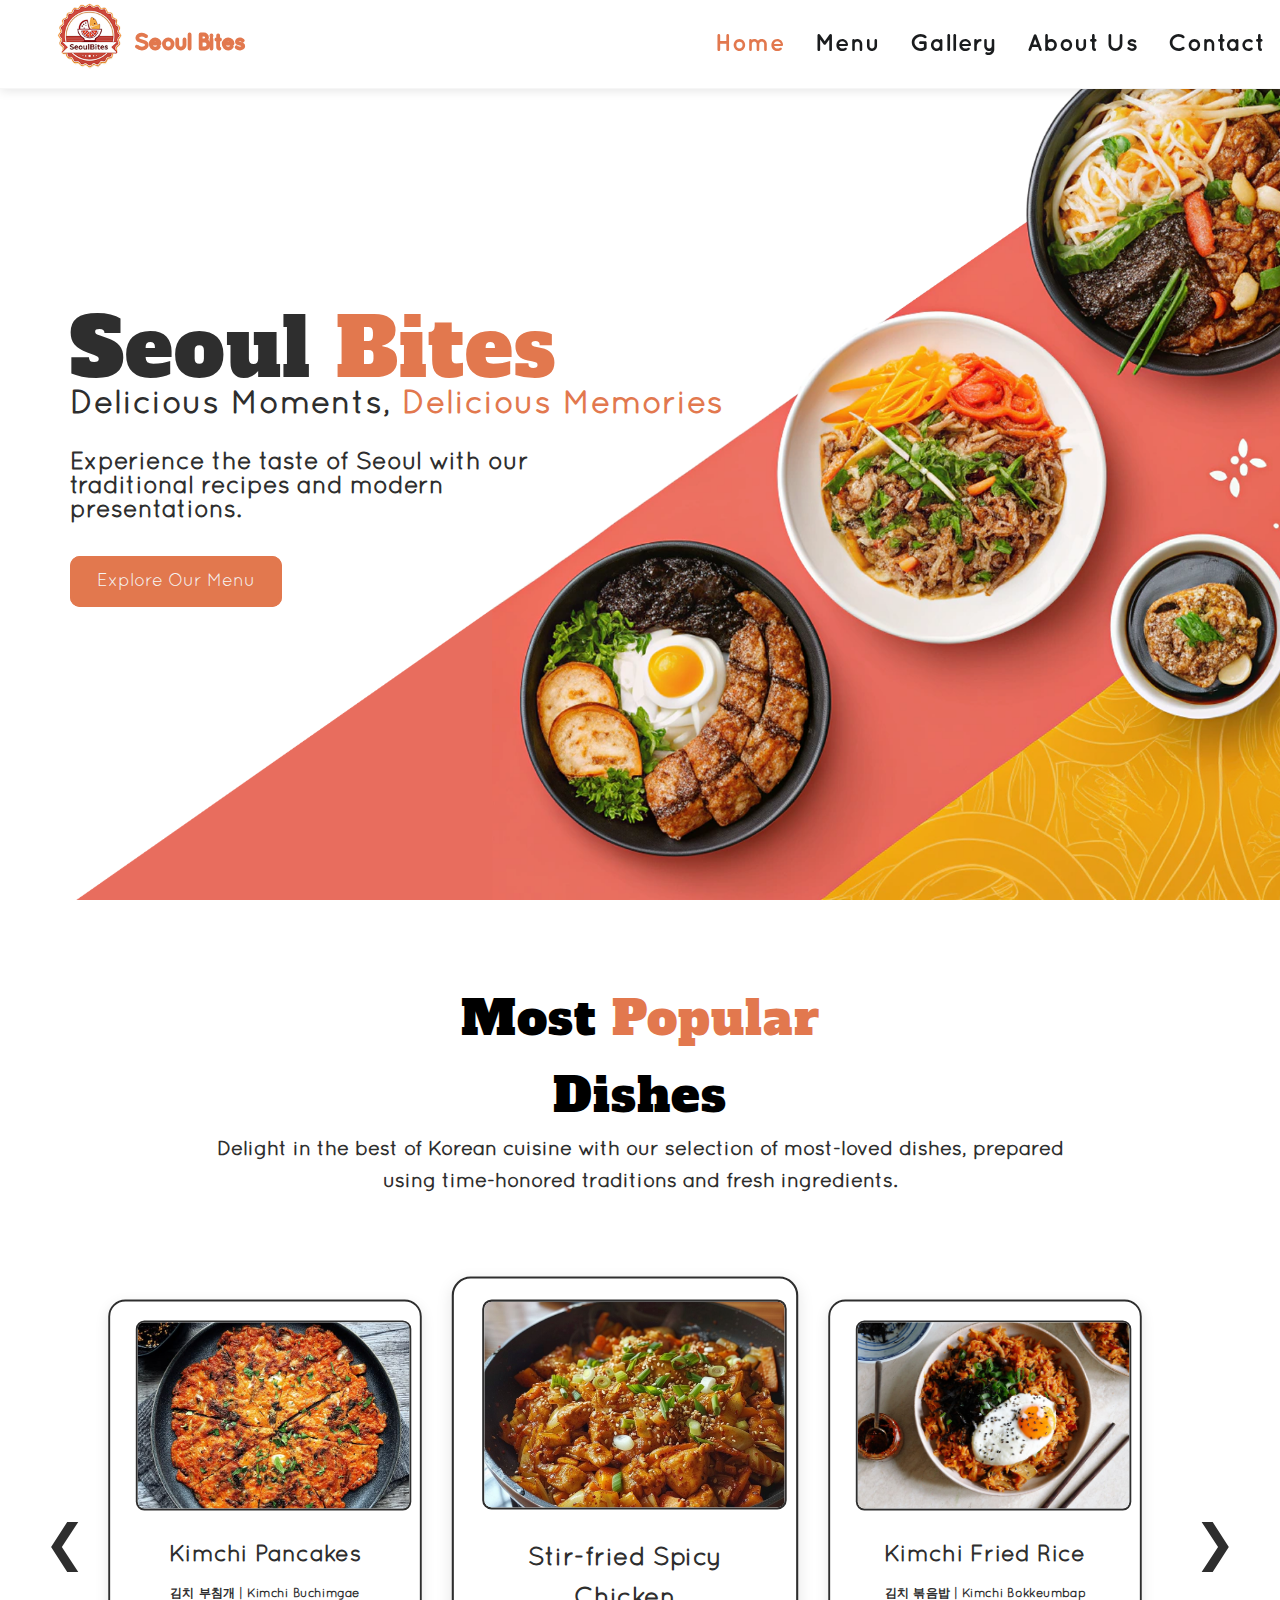
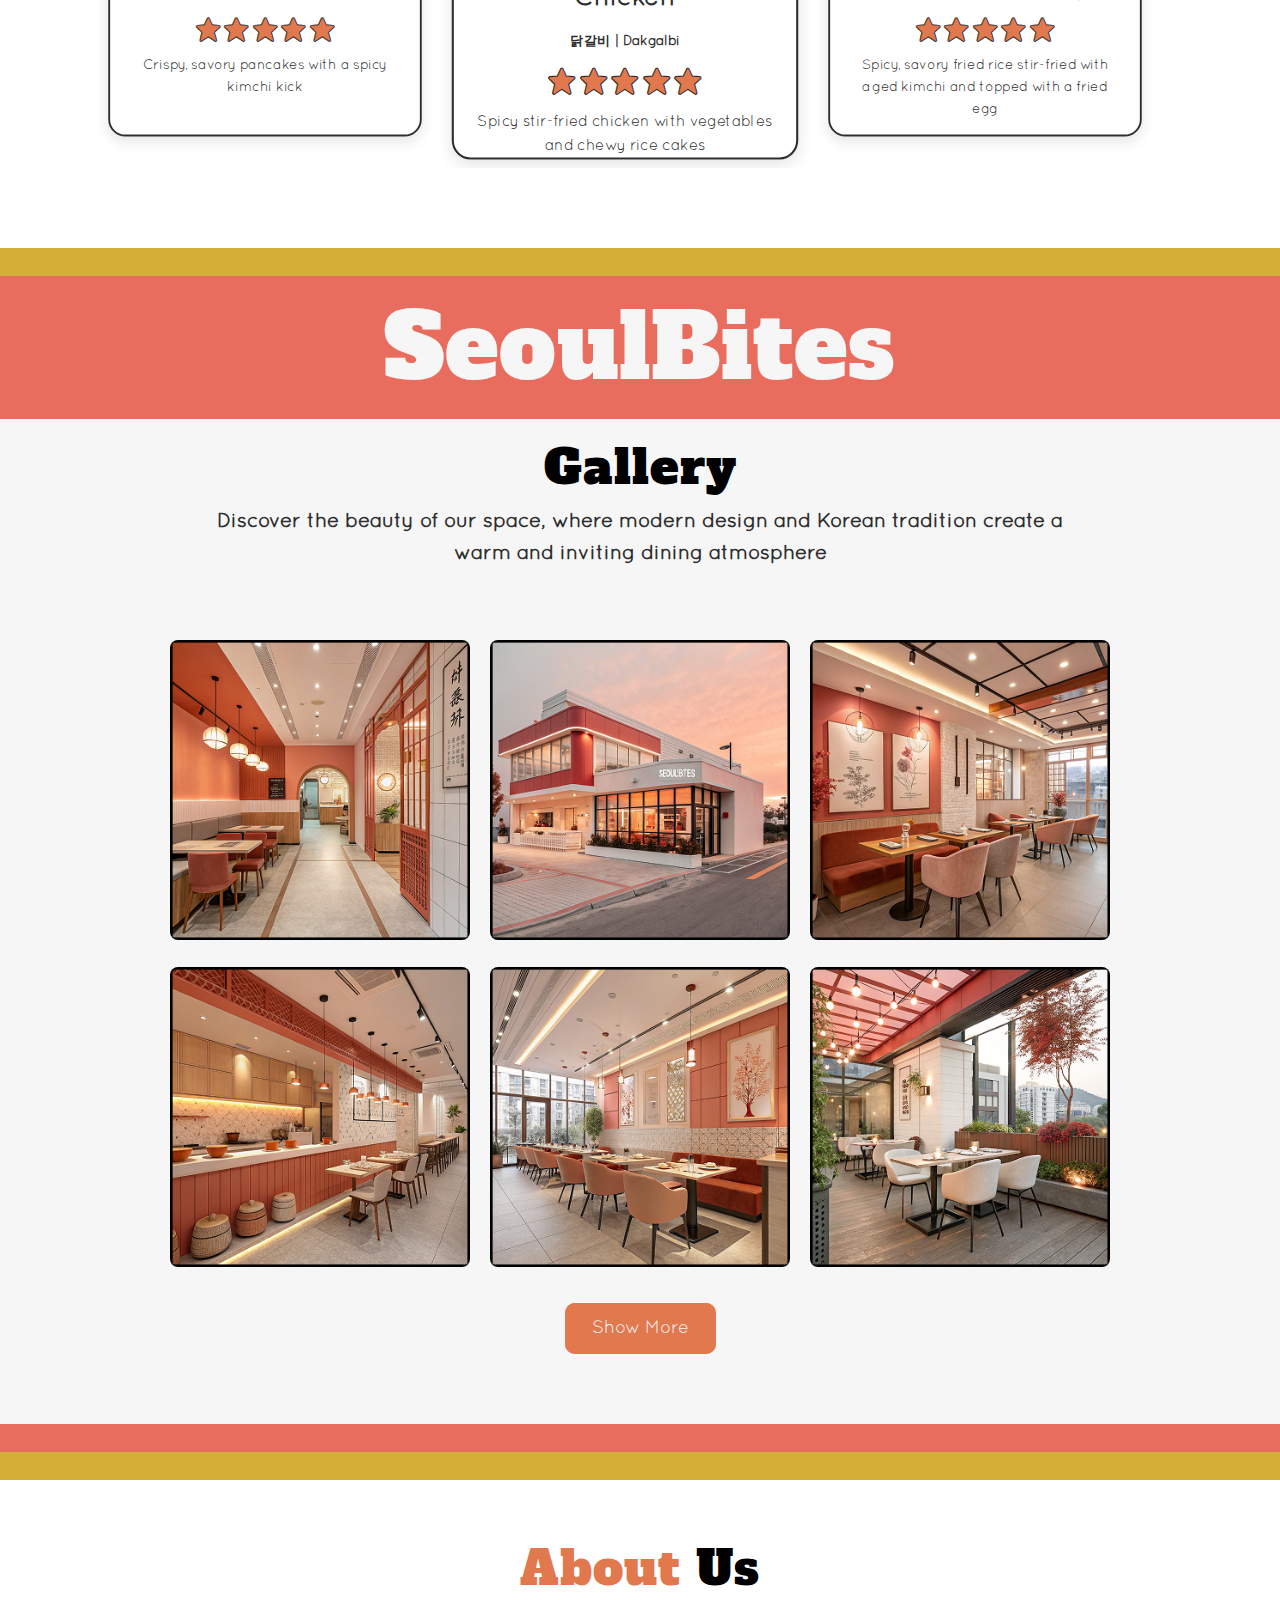
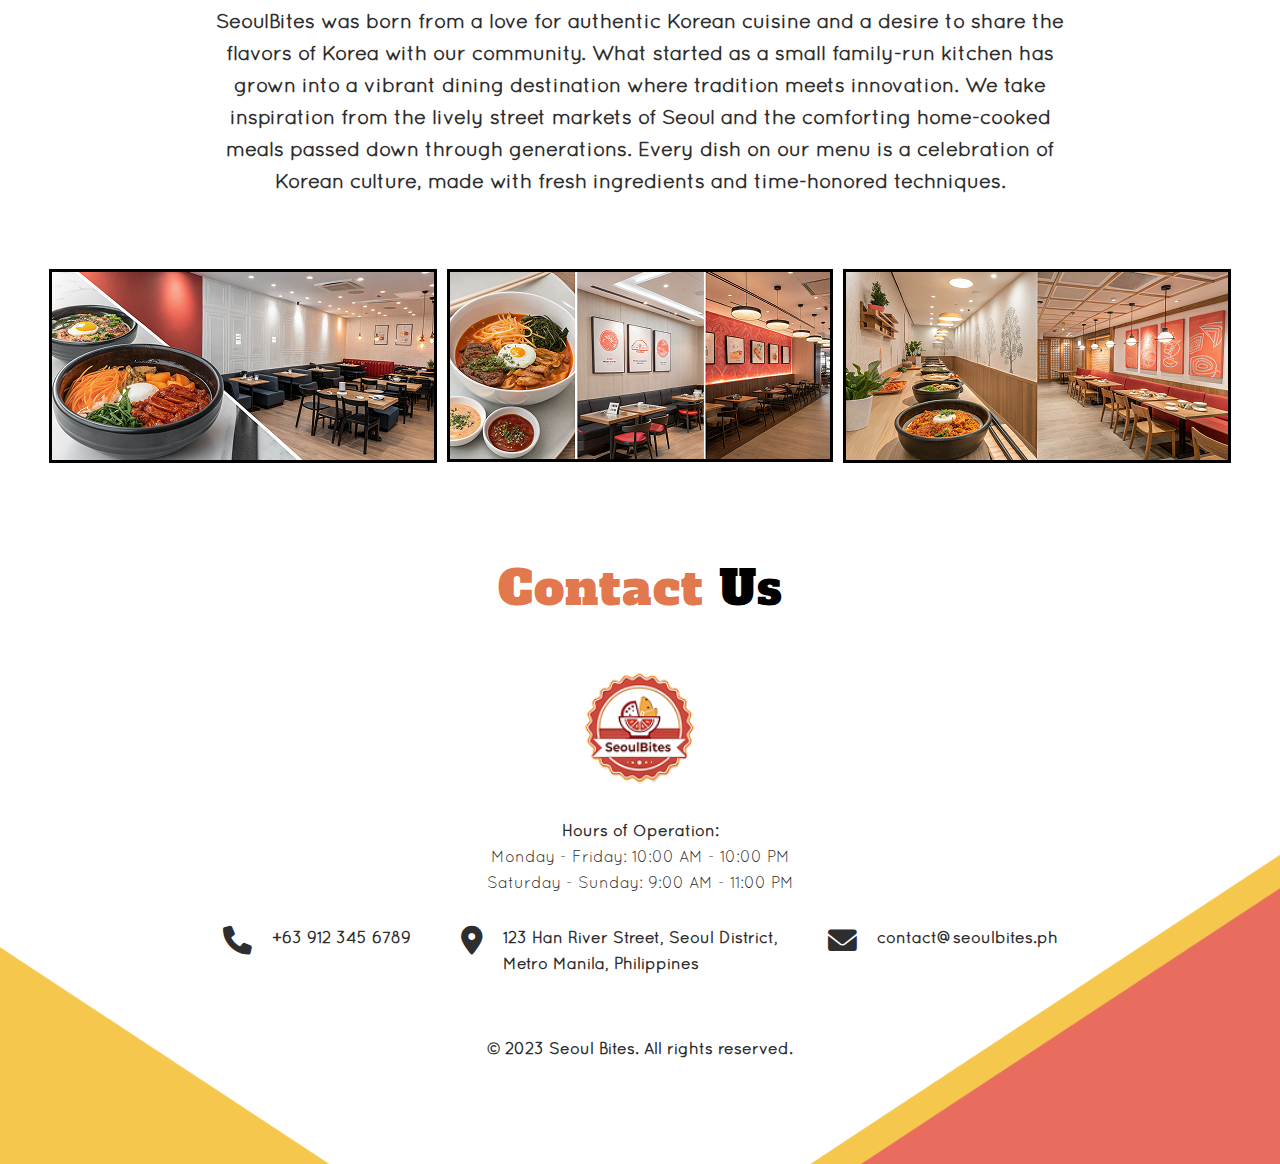
==== commit ca3435c6: "Index minor adjustments" ====
--- a/index.html
+++ b/index.html
@@ -119,7 +119,7 @@
         <div class="container">
             <div class="gallery-header">
                 <h1>Gallery</h1>
-                <p>Discover the beauty of our space, where modern design and Korean tradition create a warm and inviting dining atmosphere</p>
+                <p class="mpd-subtitle">Discover the beauty of our space, where modern design and Korean tradition create a warm and inviting dining atmosphere</p>
             </div>
              <!-- Gallery Grid -->
              <div class="h-gallery-grid">
@@ -155,7 +155,7 @@
         <div class="container">
             <div class="gallery-header">
                 <h1><span class="colored-menu">About</span> Us</h1>
-                <p>SeoulBites was born from a love for authentic Korean cuisine and a desire to share the
+                <p class="mpd-subtitle">SeoulBites was born from a love for authentic Korean cuisine and a desire to share the
                 flavors of Korea with our community. What started as a small family-run kitchen has
                 grown into a vibrant dining destination where tradition meets innovation. We take
                 inspiration from the lively street markets of Seoul and the comforting home-cooked
--- a/styles/index.css
+++ b/styles/index.css
@@ -199,6 +199,8 @@
 }
 
 .gallery {
+    display: flex;
+    flex-direction: column;
     background-color: var(--light-color);
     text-align: center;
     padding-top: 10px;
@@ -207,14 +209,14 @@
 
 .h-gallery-grid {
     display: grid;
-    grid-template-columns: repeat(auto-fill, minmax(400px, 1fr));
-    width: 100%;
-    gap: 50px;
+    grid-template-columns: 300px 300px 300px;
+    width: 100%;
+    gap: 20px;
     margin-bottom: 40px;
+    justify-content: center;
 }
 
 .h-gallery-item img {
-    border: 2px solid var(--dark-color);
     border-radius: 8px;
     max-width: 100%;
     height: auto;
@@ -354,10 +356,11 @@
         padding: 7px 15px;
     }
 
-    .h-gallery-grid {
-        grid-template-columns: repeat(auto-fill, minmax(250px, 1fr));
-    }
-    
+    .h-gallery-grid{
+        display: flex;
+        flex-wrap: wrap;
+    }
+
     .h-about-grid {
         display: flex;
         flex-wrap: wrap;
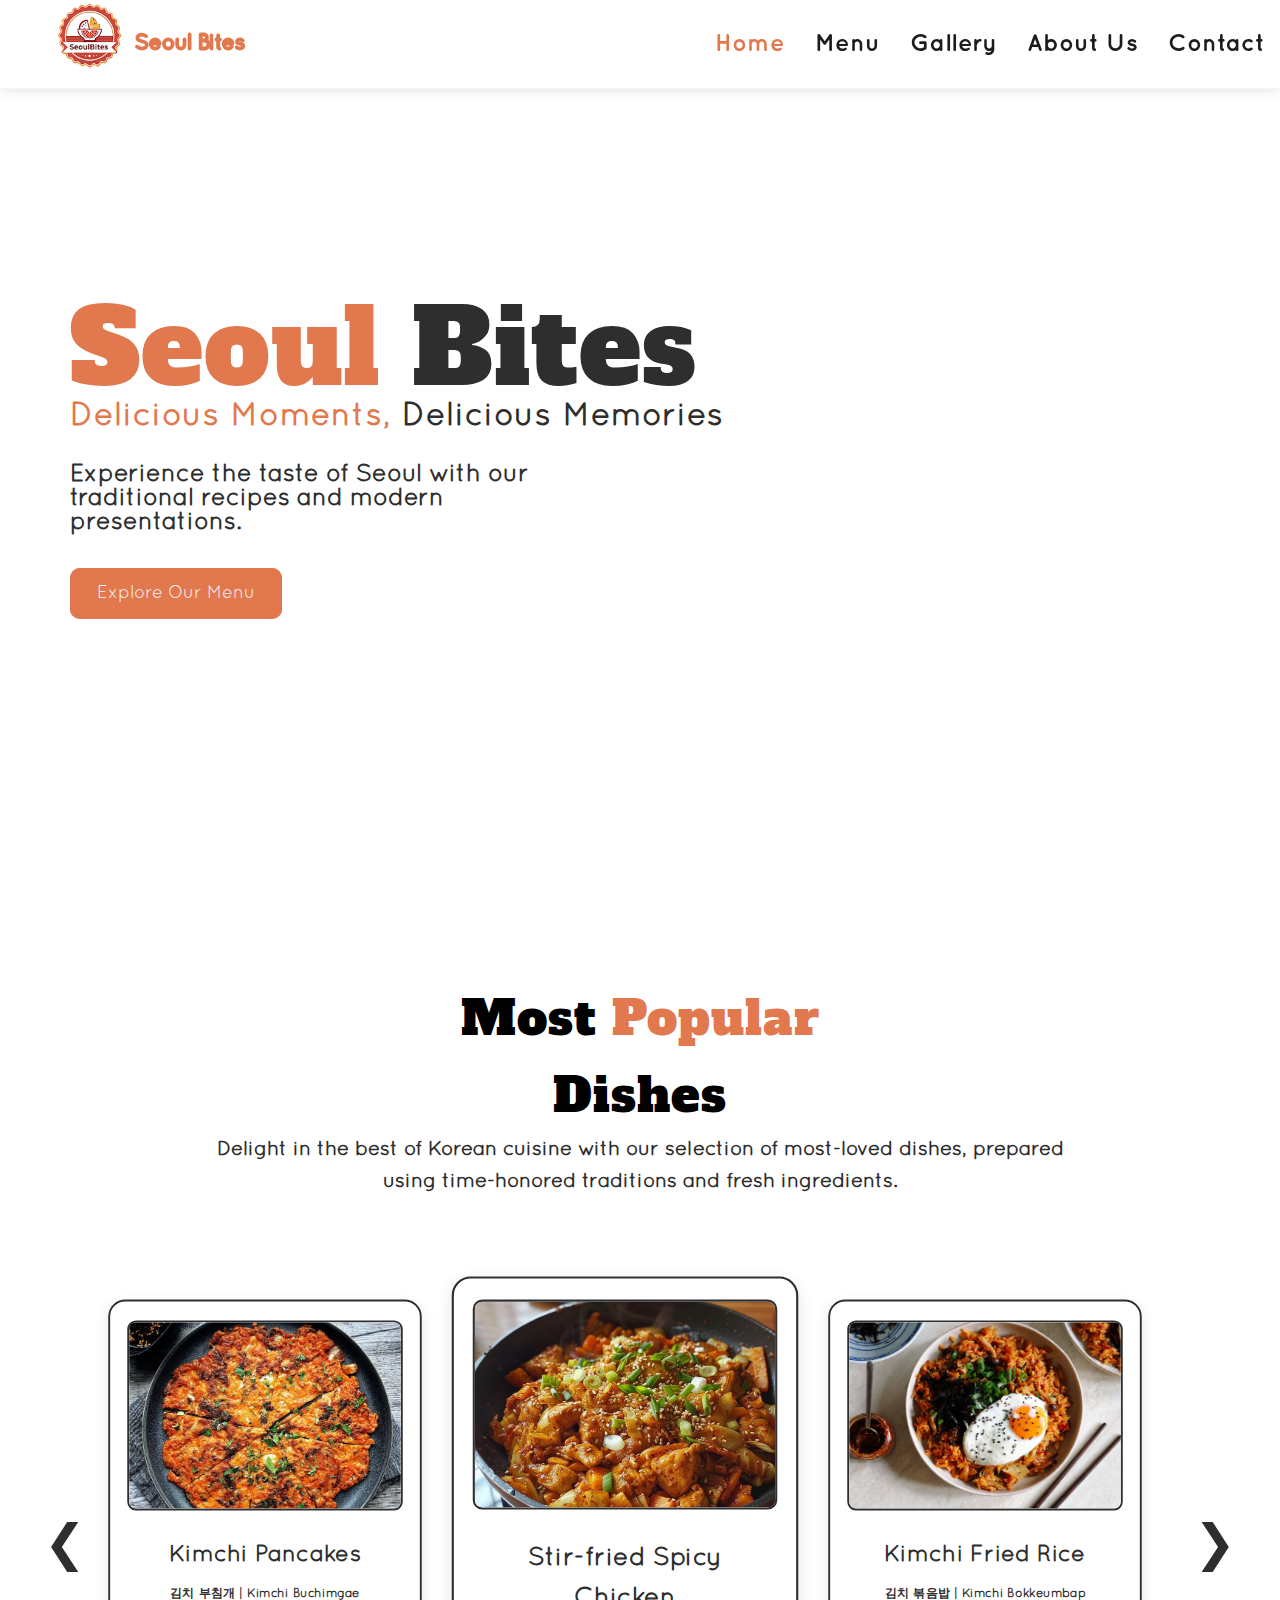
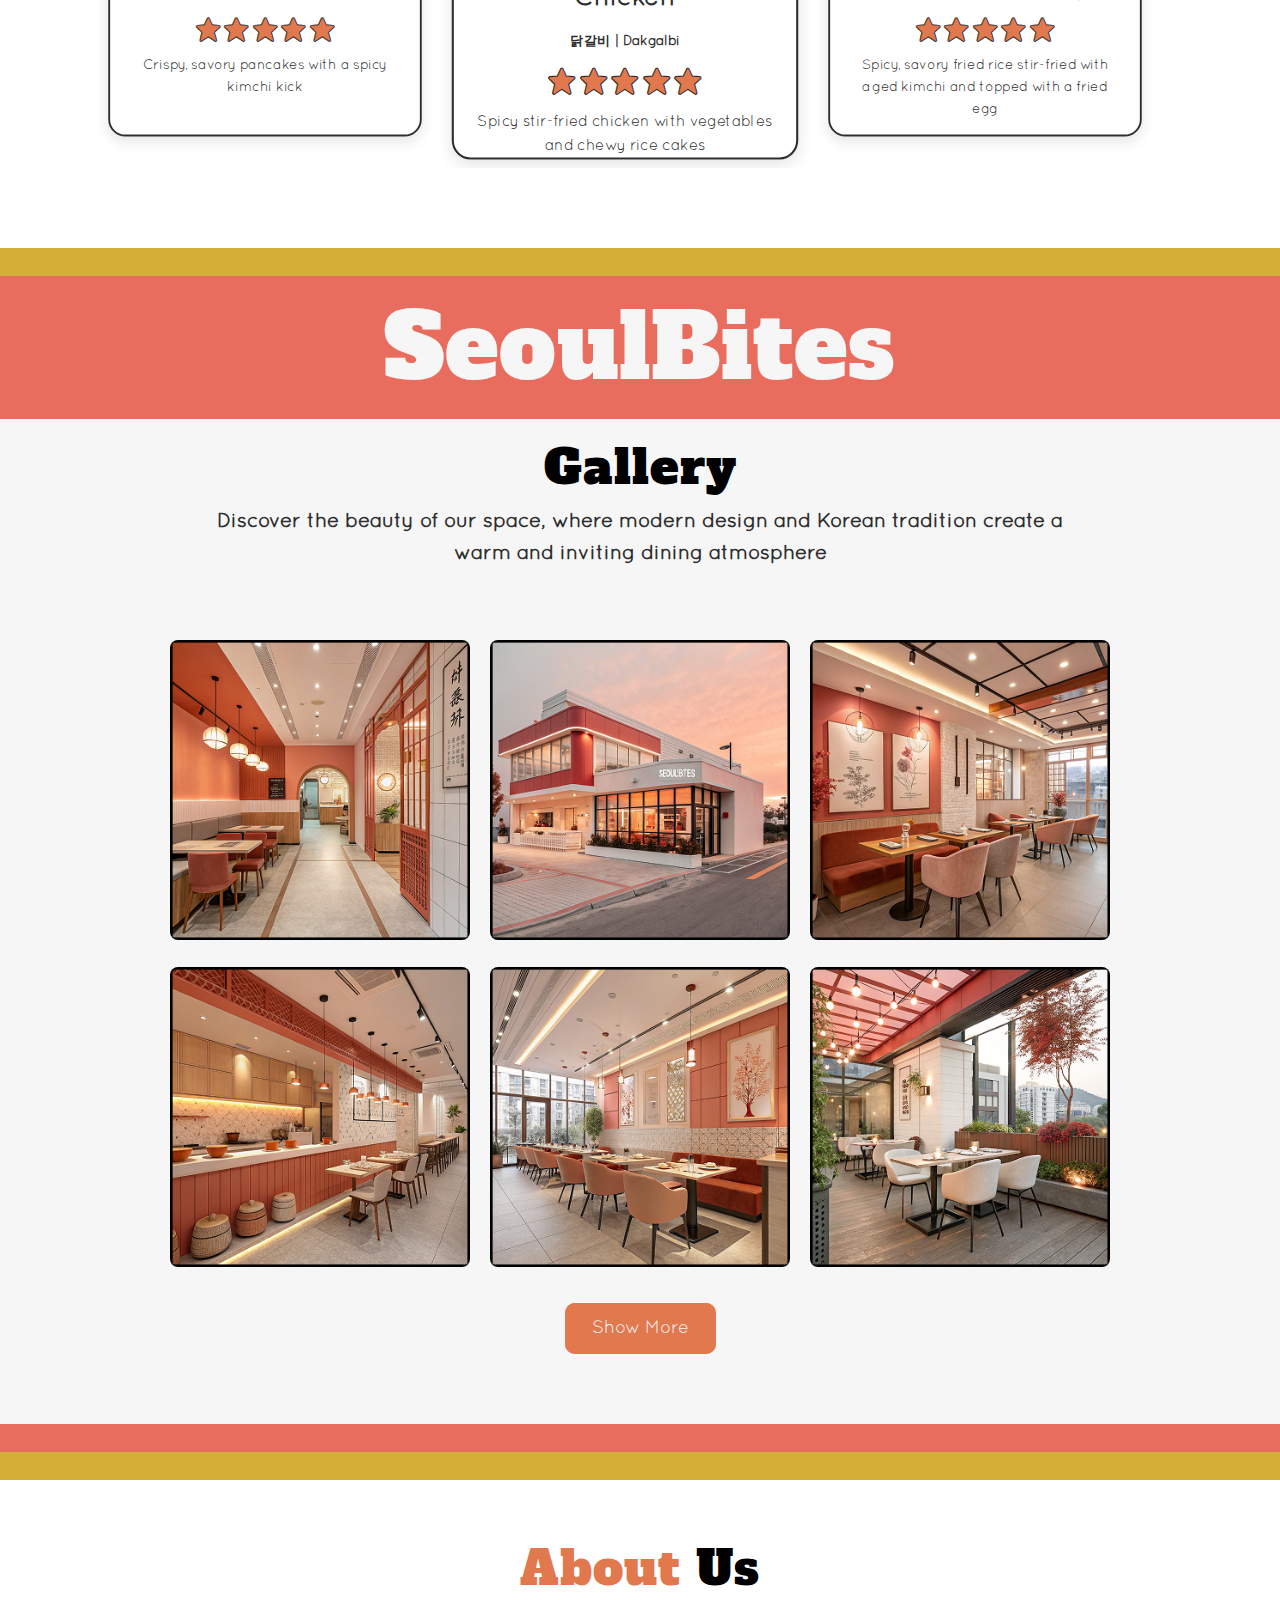
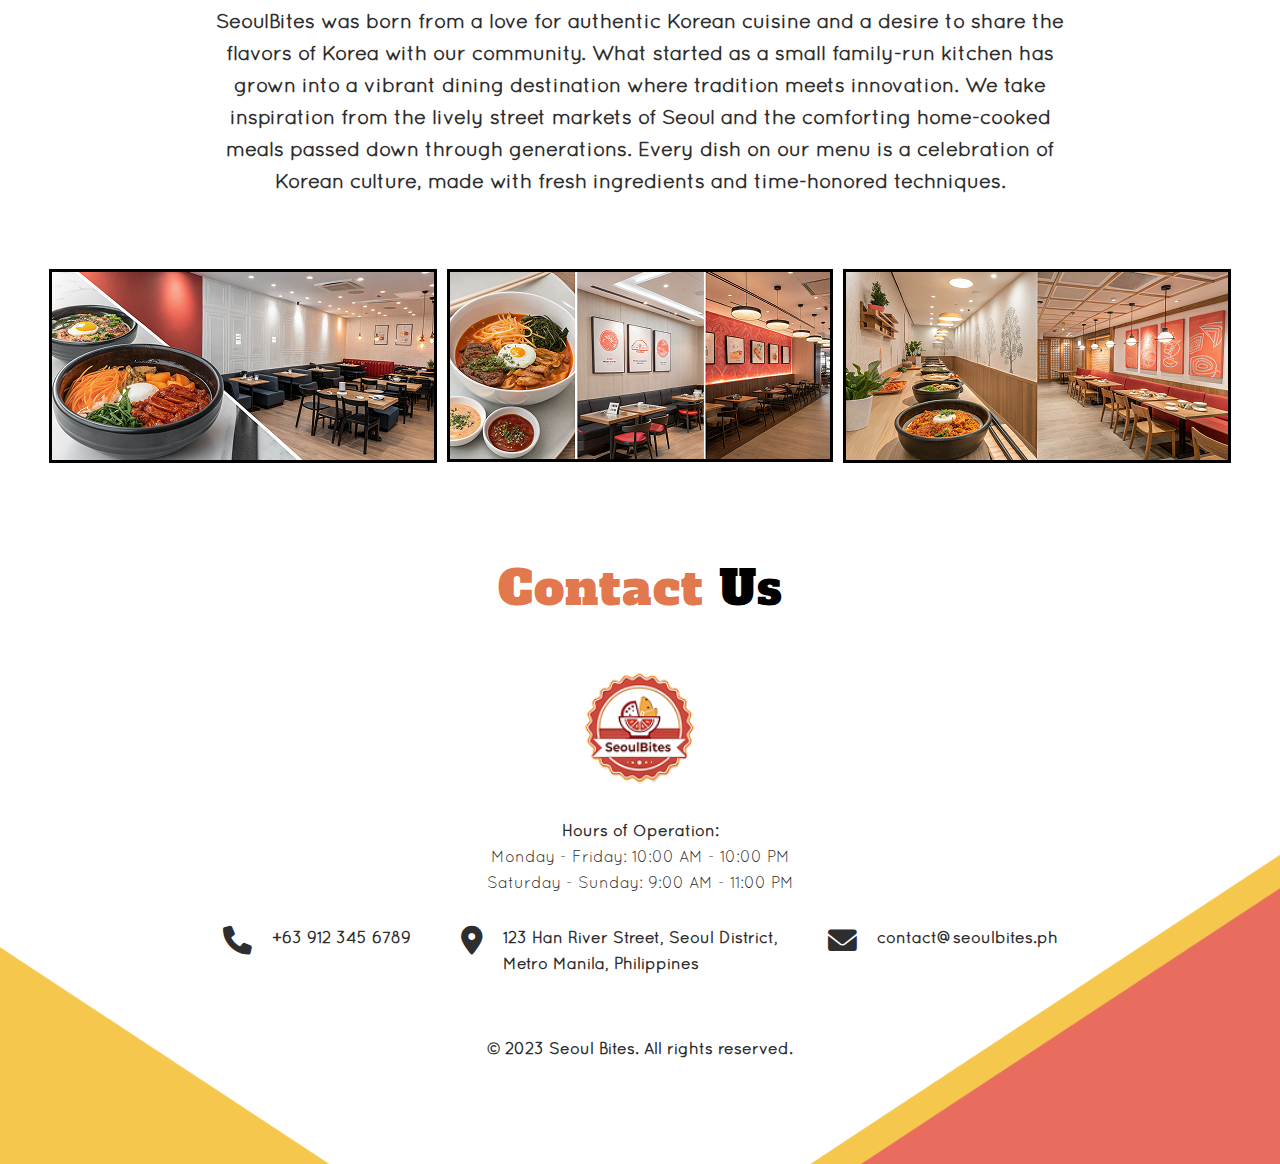
==== commit dfd69dd3: "Index responsiveness update." ====
--- a/index.html
+++ b/index.html
@@ -45,8 +45,8 @@
     <!-- Hero Section -->
     <section class="hero">
         <div class="hero-content">
-            <h1>Seoul <span class="colored-menu">Bites</span> </h1>
-            <h2> <span class="colored-our">Delicious Moments,</span> <span class="colored-menu">Delicious Memories</span></h2>
+            <h1><span class="colored-menu"> Seoul</span> Bites </h1>
+            <h2> <span class="colored-menu">Delicious Moments,</span> <span class="colored-our">Delicious Memories</span></h2>
             <p>Experience the taste of Seoul with our <br>traditional recipes and modern<br> presentations.</p>
             <a href="menu.html" class="btn">Explore Our Menu</a>
         </div>
@@ -99,6 +99,14 @@
                             <h3>BBQ Combo <br><span class="korean-word">바베큐 콤보</span></h3>
                             <ul class="stars"><i class='bx bxs-star'></i><i class='bx bxs-star'></i><i class='bx bxs-star'></i><i class='bx bxs-star'></i><i class='bx bxs-star'></i></ul>
                             <p>A delicious mix of marinated bulgogi, smoky galbi, and juicy samgyeopsal, grilled to perfection</p>
+                        </div>
+                    </li>
+                    <li class="dish-card">
+                        <img src="assets/images/dessert/yakgwa.png" alt="BBQ Combo">
+                        <div class="dish-card-content">
+                            <h3>Honey Cookies <br><span class="korean-word">약과 | Yakgwa</span></h3>
+                            <ul class="stars"><i class='bx bxs-star'></i><i class='bx bxs-star'></i><i class='bx bxs-star'></i><i class='bx bxs-star'></i><i class='bx bxs-star'></i></ul>
+                            <p>Deep-fried, honey-soaked cookies with a rich, chewy texture</p>
                         </div>
                     </li>
                 </div>
--- a/styles/index.css
+++ b/styles/index.css
@@ -3,7 +3,7 @@
 .hero {
     display: flex;
     height: 100vh;;
-    background: url(/assets/images/bg/homebg.png);
+    background: url(/homebg.png);
     background-size: cover;
     background-repeat: no-repeat;
     align-items: center;
@@ -19,7 +19,7 @@
 
 .hero h1 {
     color: var(--dark-color);
-    font-size: 5rem;
+    font-size: 6.5rem;
     animation: fadeIn 1.5s ease;
     letter-spacing: 1px;
     font-weight: 400;
@@ -111,7 +111,6 @@
     object-fit: cover;
     border: 2.5px solid var(--dark-color);
     border-radius: 9px;
-    margin-left: 18px;
 }
 
 .dish-card-content {
@@ -399,8 +398,69 @@
         font-size: 3rem;
     }
 
+    .gallery p{
+        font-size: 16px;
+    }
+
+    .home-about p{
+        font-size: 16px;  
+    }
+
     .h-about-grid {
         gap: 20px;
         padding: 0 20px;
     }
-}
+
+    .dish-card img {
+        width: 250px;
+    }
+
+    .dish-card{
+        height: 468px;
+    }
+
+    .contact-hours p{
+        font-size: 14px;
+    }
+
+    .contact-hours span{
+        font-size: 14px;
+    }
+}
+
+/* For tablet and mobile sizes */
+@media (max-width: 1024px) {
+    .slider-container {
+        padding: 0 20px;
+    }
+    
+    .featured-slider {
+        flex-wrap: wrap;
+        justify-content: center;
+        gap: 20px;
+        overflow-x: visible;
+    }
+    
+    .dish-card {
+        flex: 1 1 calc(50% - 20px); /* Two cards per row on tablets */
+        min-width: 280px;
+        max-width: 100%;
+        opacity: 1 !important;
+        transform: scale(1) !important;
+    }
+
+    .dish-card img{
+        width: 420px;
+    }
+    
+    .prev-btn, .next-btn {
+        display: none !important; /* Hide navigation buttons */
+    }
+}
+
+/* For mobile sizes */
+@media (max-width: 640px) {
+    .dish-card {
+        flex: 1 1 100%; /* Full width cards on mobile */
+    }
+}
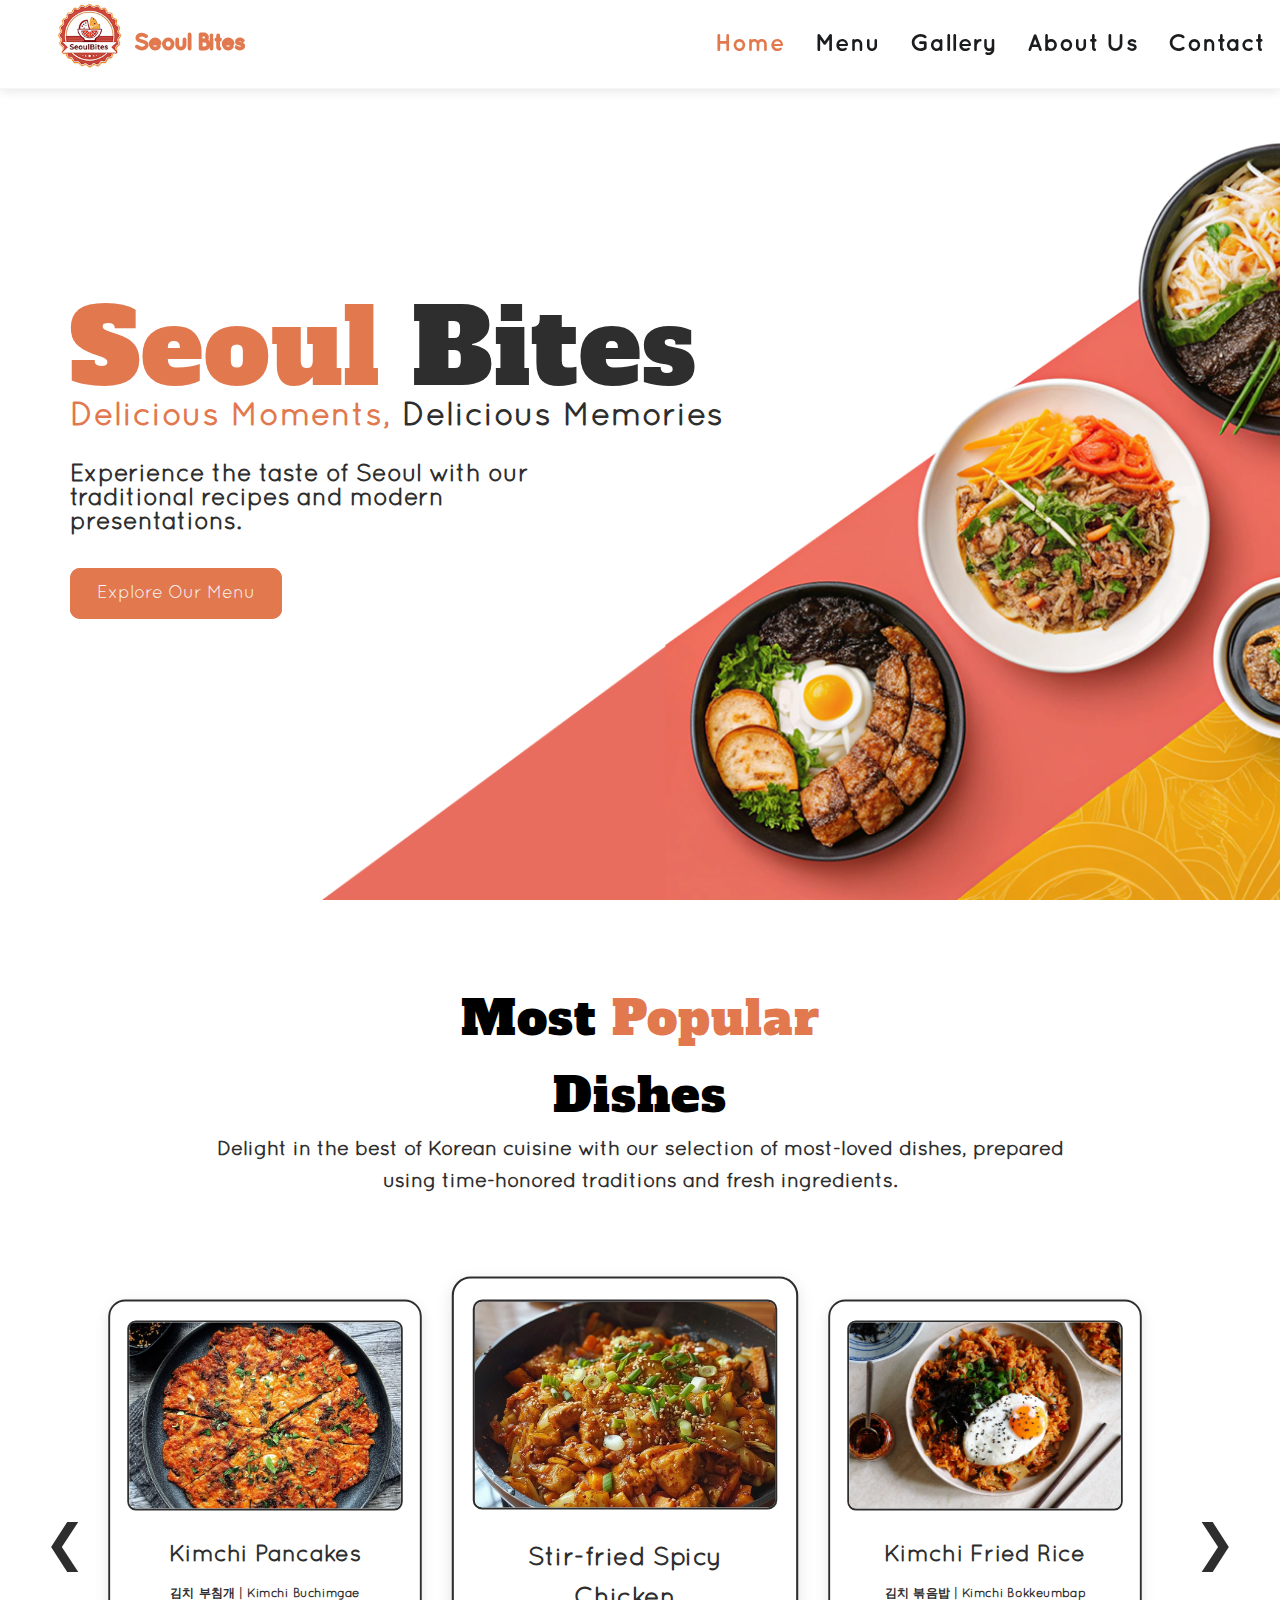
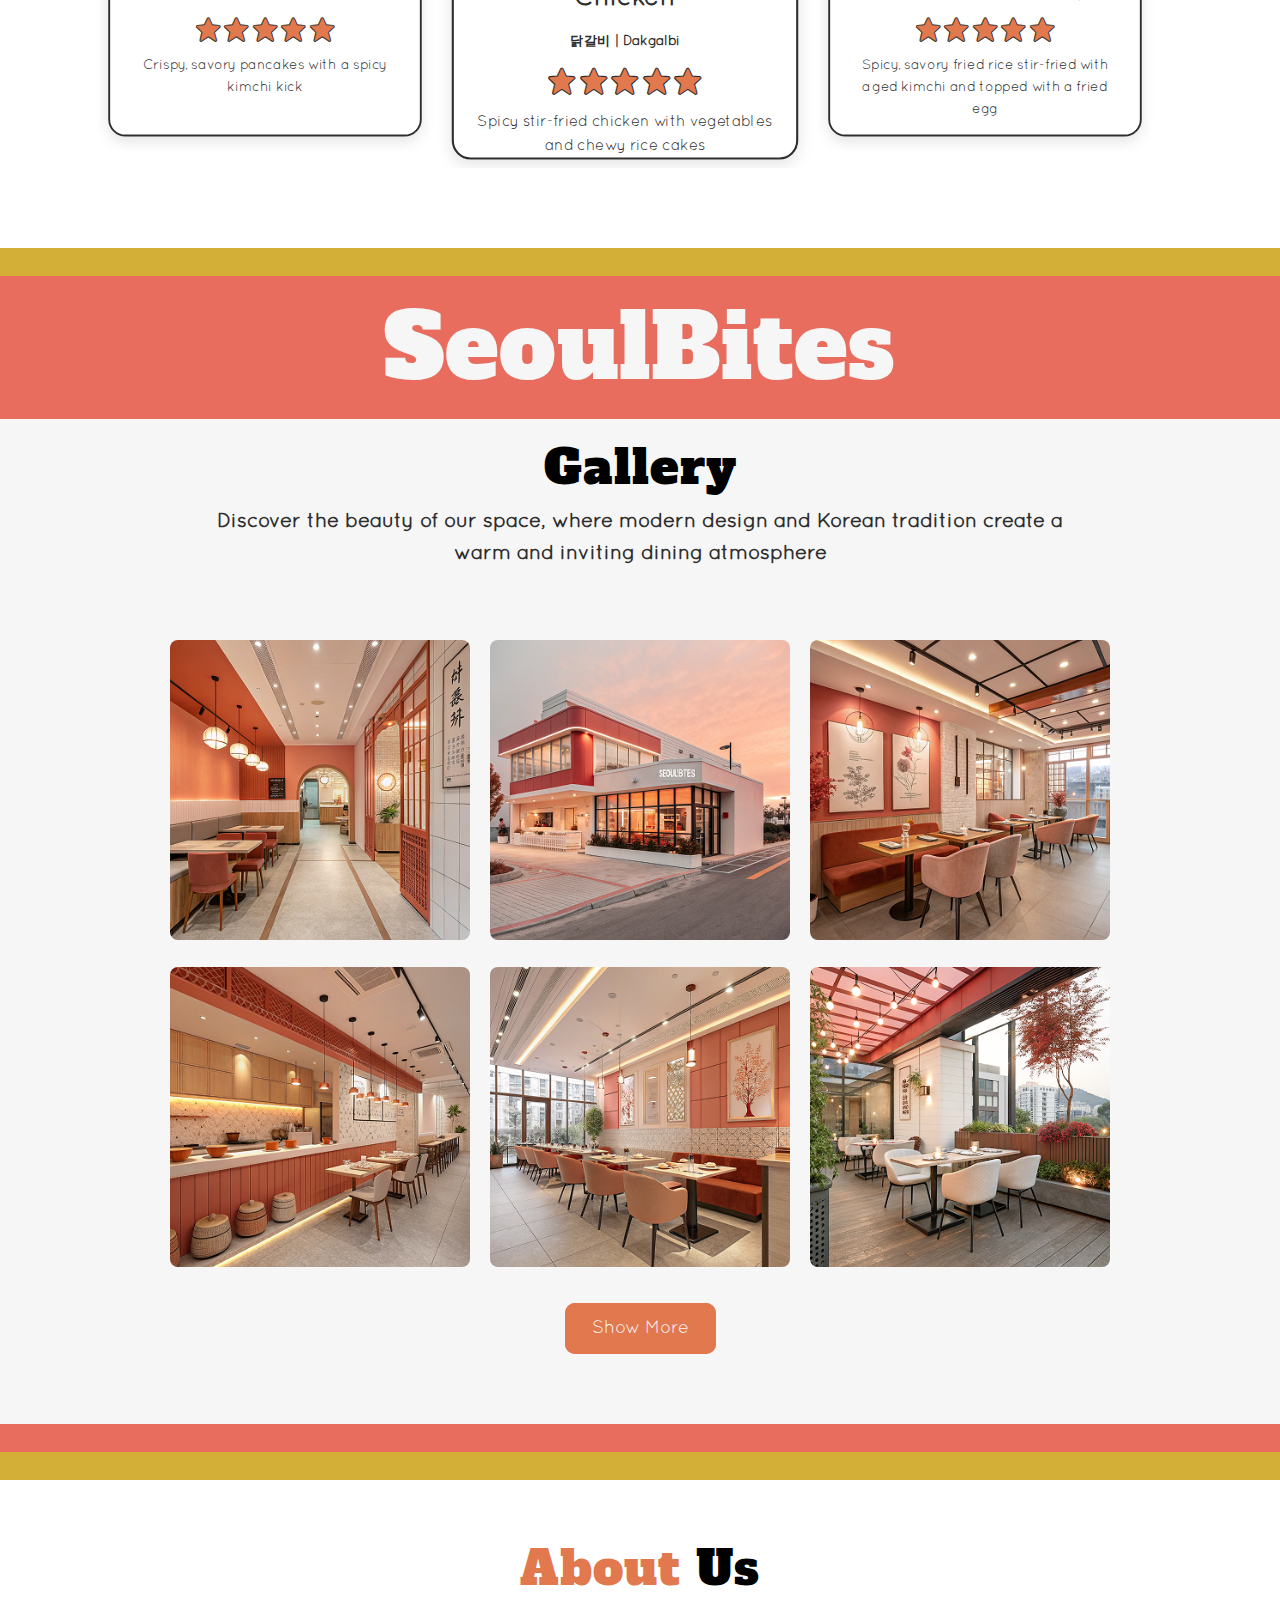
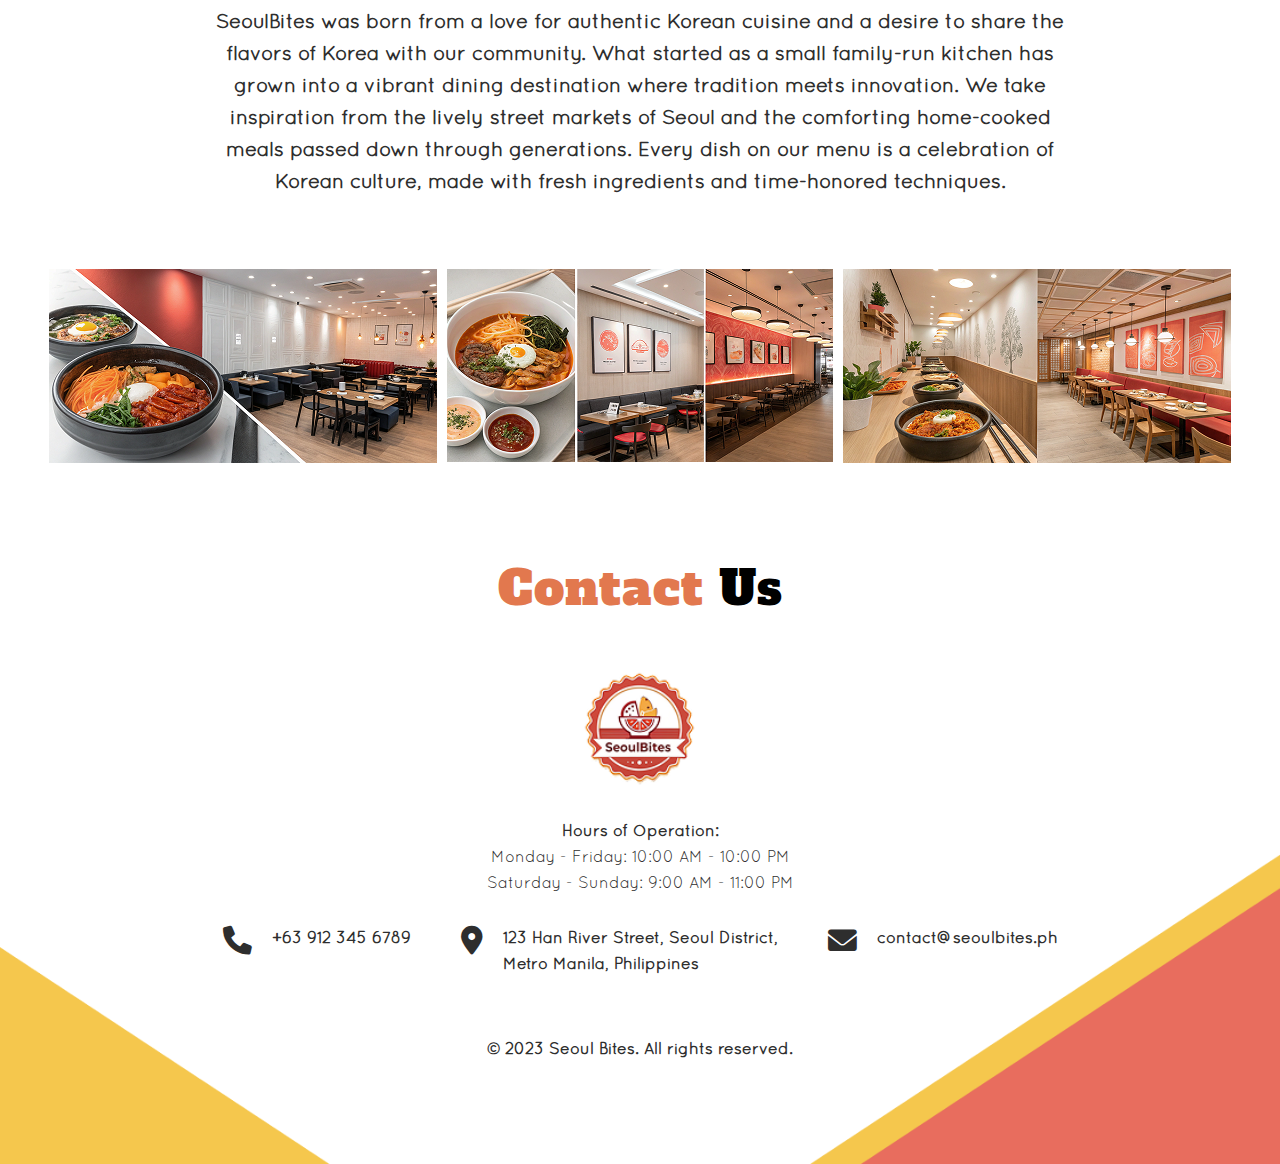
==== commit 0c2065ce: "added icons and modified borders" ====
--- a/index.html
+++ b/index.html
@@ -132,22 +132,22 @@
              <!-- Gallery Grid -->
              <div class="h-gallery-grid">
                 <div class="h-gallery-item">
-                    <img src="assets/images/gallery/hg-1.png" alt="Dolsot Bibimbap">
-                </div>
-                <div class="h-gallery-item">
-                    <img src="assets/images/gallery/hg-2.png" alt="Dolsot Bibimbap">
-                </div>
-                <div class="h-gallery-item">
-                    <img src="assets/images/gallery/hg-3.png" alt="Dolsot Bibimbap">
-                </div>
-                <div class="h-gallery-item">
-                    <img src="assets/images/gallery/hg-4.png" alt="Dolsot Bibimbap">
-                </div>
-                <div class="h-gallery-item">
-                    <img src="assets/images/gallery/hg-5.png" alt="Dolsot Bibimbap">
-                </div>
-                <div class="h-gallery-item">
-                    <img src="assets/images/gallery/hg-6.png" alt="Dolsot Bibimbap">
+                    <img src="assets/images/gallery/hg-1.png" alt="SeoulBites Facility">
+                </div>
+                <div class="h-gallery-item">
+                    <img src="assets/images/gallery/hg-2.png" alt="SeoulBites Facility">
+                </div>
+                <div class="h-gallery-item">
+                    <img src="assets/images/gallery/hg-3.png" alt="SeoulBites Facility">
+                </div>
+                <div class="h-gallery-item">
+                    <img src="assets/images/gallery/hg-4.png" alt="SeoulBites Facility">
+                </div>
+                <div class="h-gallery-item">
+                    <img src="assets/images/gallery/hg-5.png" alt="SeoulBites Facility">
+                </div>
+                <div class="h-gallery-item">
+                    <img src="assets/images/gallery/hg-6.png" alt="SeoulBites Facility">
                 </div>
              </div>
              <a href="gallery.html" class="btn">Show More</a>
@@ -172,13 +172,13 @@
             </div>
             <div class="h-about-grid">
                 <div class="h-about-item">
-                    <img src="assets/images/gallery/ha-1.png" alt="Dolsot Bibimbap">
+                    <img src="assets/images/gallery/ha-1.png" alt="SeoulBites Inspiration">
                 </div>
                 <div class="h-about-item">
-                    <img src="assets/images/gallery/ha-2.png" alt="Dolsot Bibimbap">
+                    <img src="assets/images/gallery/ha-2.png" alt="SeoulBites Inspiration">
                 </div>
                 <div class="h-about-item">
-                    <img src="assets/images/gallery/ha-3.png" alt="Dolsot Bibimbap">
+                    <img src="assets/images/gallery/ha-3.png" alt="SeoulBites Inspiration">
                 </div>
             </div>
         </div>
--- a/styles/global.css
+++ b/styles/global.css
@@ -334,6 +334,11 @@
         text-align: center;
     }
 
+    .nav-list {
+        width: 100%;
+        padding: 10px 0;
+    }
+
     .social-links {
         margin-top: 20px;
     }
--- a/styles/index.css
+++ b/styles/index.css
@@ -3,7 +3,7 @@
 .hero {
     display: flex;
     height: 100vh;;
-    background: url(/homebg.png);
+    background: url(/assets/images/bg/homebg.png);
     background-size: cover;
     background-repeat: no-repeat;
     align-items: center;
@@ -325,109 +325,6 @@
     font-size: 0.9rem;
 }
 
-@media (max-width: 768px) {
-
-    .hero{
-        background: none;
-    }
-
-    .hero-content{
-        text-align: center;
-        margin-right: 70px;
-    }
-
-    .hero-content h1{
-        font-size: 4rem;
-        line-height: 1;
-    }
-
-    .hero-content h2{
-        font-size: 1.4rem;
-        line-height: 1;
-    }
-
-    .hero p {
-        font-size: 1rem;
-    }
-
-    .btn {
-        font-size: 15px;
-        padding: 7px 15px;
-    }
-
-    .h-gallery-grid{
-        display: flex;
-        flex-wrap: wrap;
-    }
-
-    .h-about-grid {
-        display: flex;
-        flex-wrap: wrap;
-        justify-content: center;
-    }
-}
-
-@media (max-width: 480px) {
-
-    .nav-list {
-        width: 100%;
-        padding: 10px 0;
-    }
-
-    .h-about-grid {
-        grid-template-columns: 1fr;
-        gap: 20px;
-    }
-
-    .hero-content {
-        text-align: center;
-        margin: 0;
-    }
-
-    .hero-content h1{
-        font-size: 4rem;
-        line-height: 1;
-    }
-
-    .hero-content h2{
-        font-size: 1.4rem;
-        line-height: 1;
-    }
-
-    .orange-separator h1 {
-        font-size: 3rem;
-    }
-
-    .gallery p{
-        font-size: 16px;
-    }
-
-    .home-about p{
-        font-size: 16px;  
-    }
-
-    .h-about-grid {
-        gap: 20px;
-        padding: 0 20px;
-    }
-
-    .dish-card img {
-        width: 250px;
-    }
-
-    .dish-card{
-        height: 468px;
-    }
-
-    .contact-hours p{
-        font-size: 14px;
-    }
-
-    .contact-hours span{
-        font-size: 14px;
-    }
-}
-
 /* For tablet and mobile sizes */
 @media (max-width: 1024px) {
     .slider-container {
@@ -458,9 +355,113 @@
     }
 }
 
-/* For mobile sizes */
 @media (max-width: 640px) {
     .dish-card {
-        flex: 1 1 100%; /* Full width cards on mobile */
-    }
-}
+        flex: 1 1 100%;
+    }
+}
+
+@media (max-width: 768px) {
+
+    .hero{
+        background: none;
+    }
+
+    .hero-content{
+        text-align: center;
+        margin-right: 70px;
+    }
+
+    .hero-content h1{
+        font-size: 4rem;
+        line-height: 1;
+    }
+
+    .hero-content h2{
+        font-size: 1.4rem;
+        line-height: 1;
+    }
+
+    .hero p {
+        font-size: 1rem;
+    }
+
+    .btn {
+        font-size: 15px;
+        padding: 7px 15px;
+    }
+
+    .h-gallery-grid{
+        display: flex;
+        flex-wrap: wrap;
+    }
+
+    .h-about-grid {
+        display: flex;
+        flex-wrap: wrap;
+        justify-content: center;
+    }
+    .dish-card img{
+        width: 300px;
+    }
+}
+
+@media (max-width: 480px) {
+
+    .h-about-grid {
+        grid-template-columns: 1fr;
+        gap: 20px;
+    }
+
+    .hero-content {
+        text-align: center;
+        margin: 0;
+    }
+
+    .hero-content h1{
+        font-size: 4rem;
+        line-height: 1;
+    }
+
+    .hero-content h2{
+        font-size: 1.4rem;
+        line-height: 1;
+    }
+
+    .orange-separator h1 {
+        font-size: 3rem;
+    }
+
+    .gallery p{
+        font-size: 16px;
+    }
+
+    .home-about p{
+        font-size: 16px;  
+    }
+
+    .h-about-grid {
+        gap: 20px;
+        padding: 0 20px;
+    }
+
+    .dish-card img {
+        width: 250px;
+    }
+
+    .dish-card{
+        height: 468px;
+    }
+
+    .contact-hours p{
+        font-size: 14px;
+    }
+
+    .contact-hours span{
+        font-size: 14px;
+    }
+
+    .contact-items{
+        gap: 10px;
+    }
+}
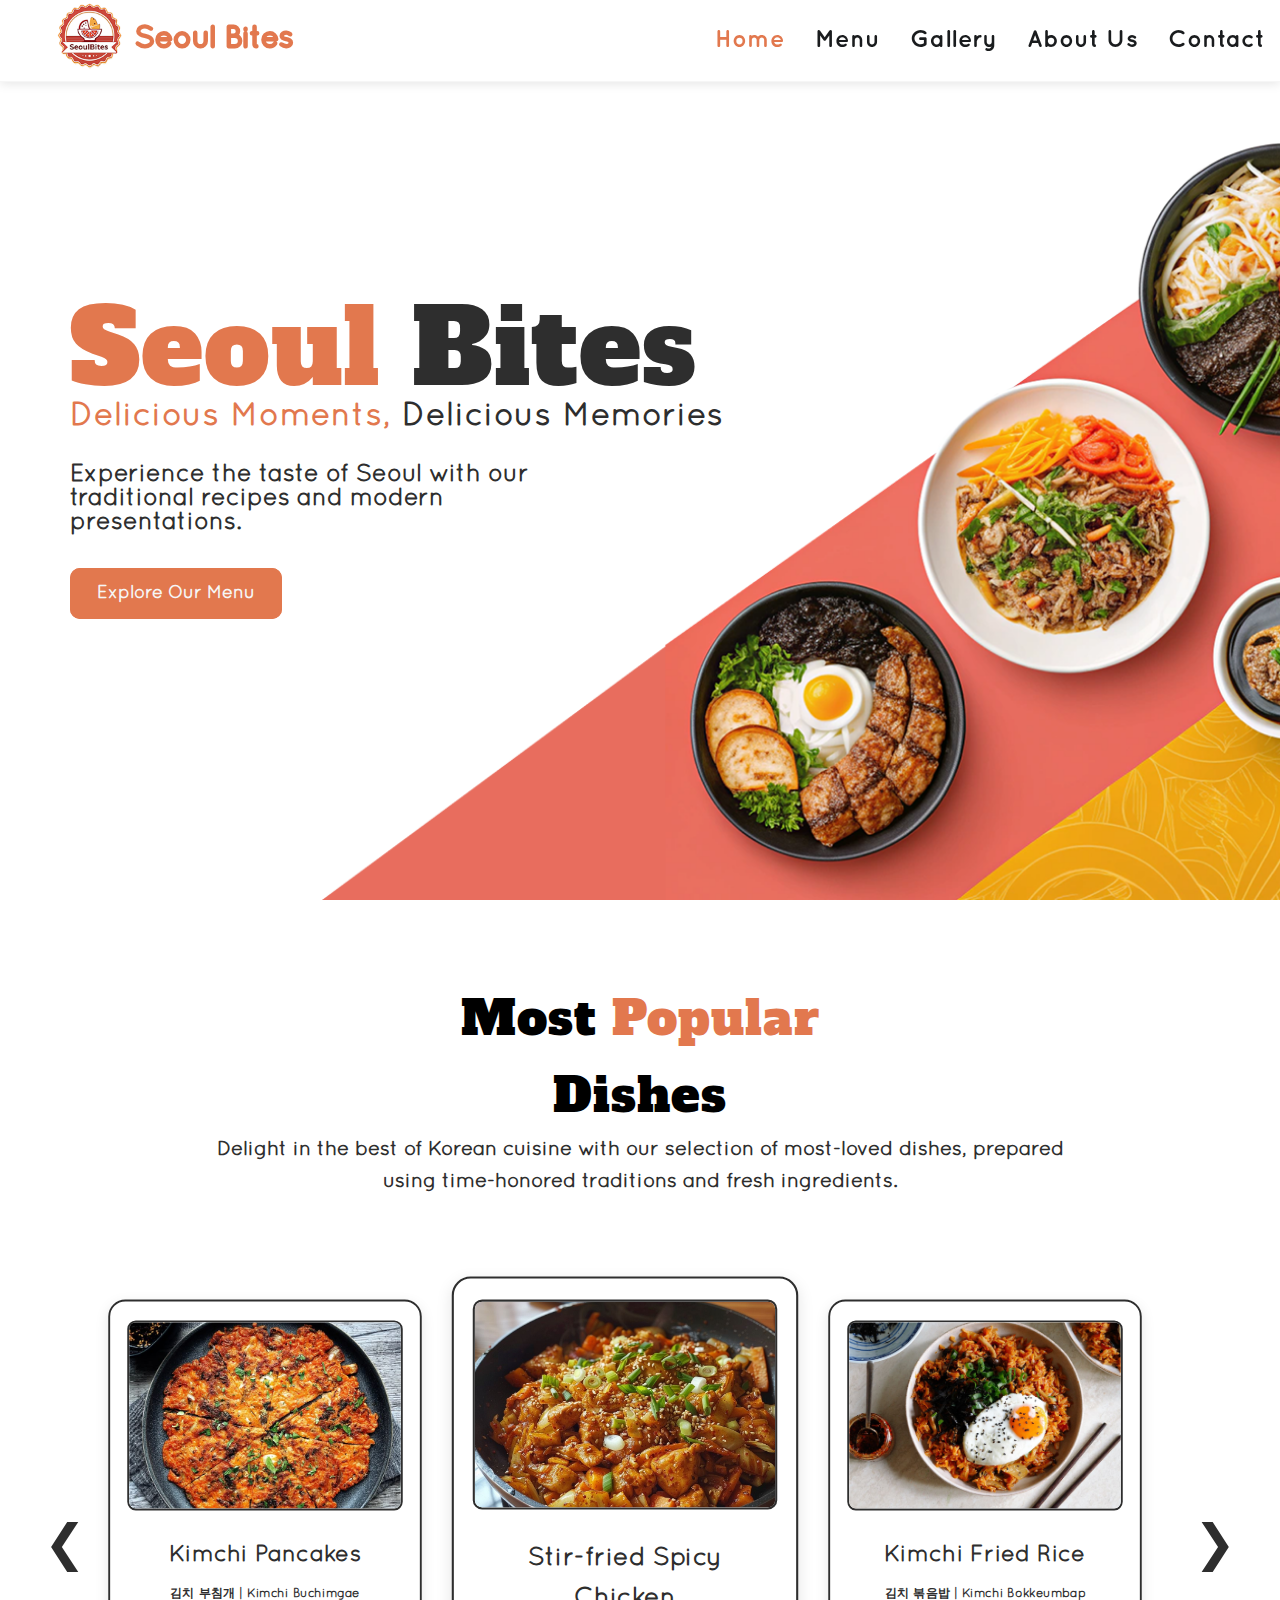
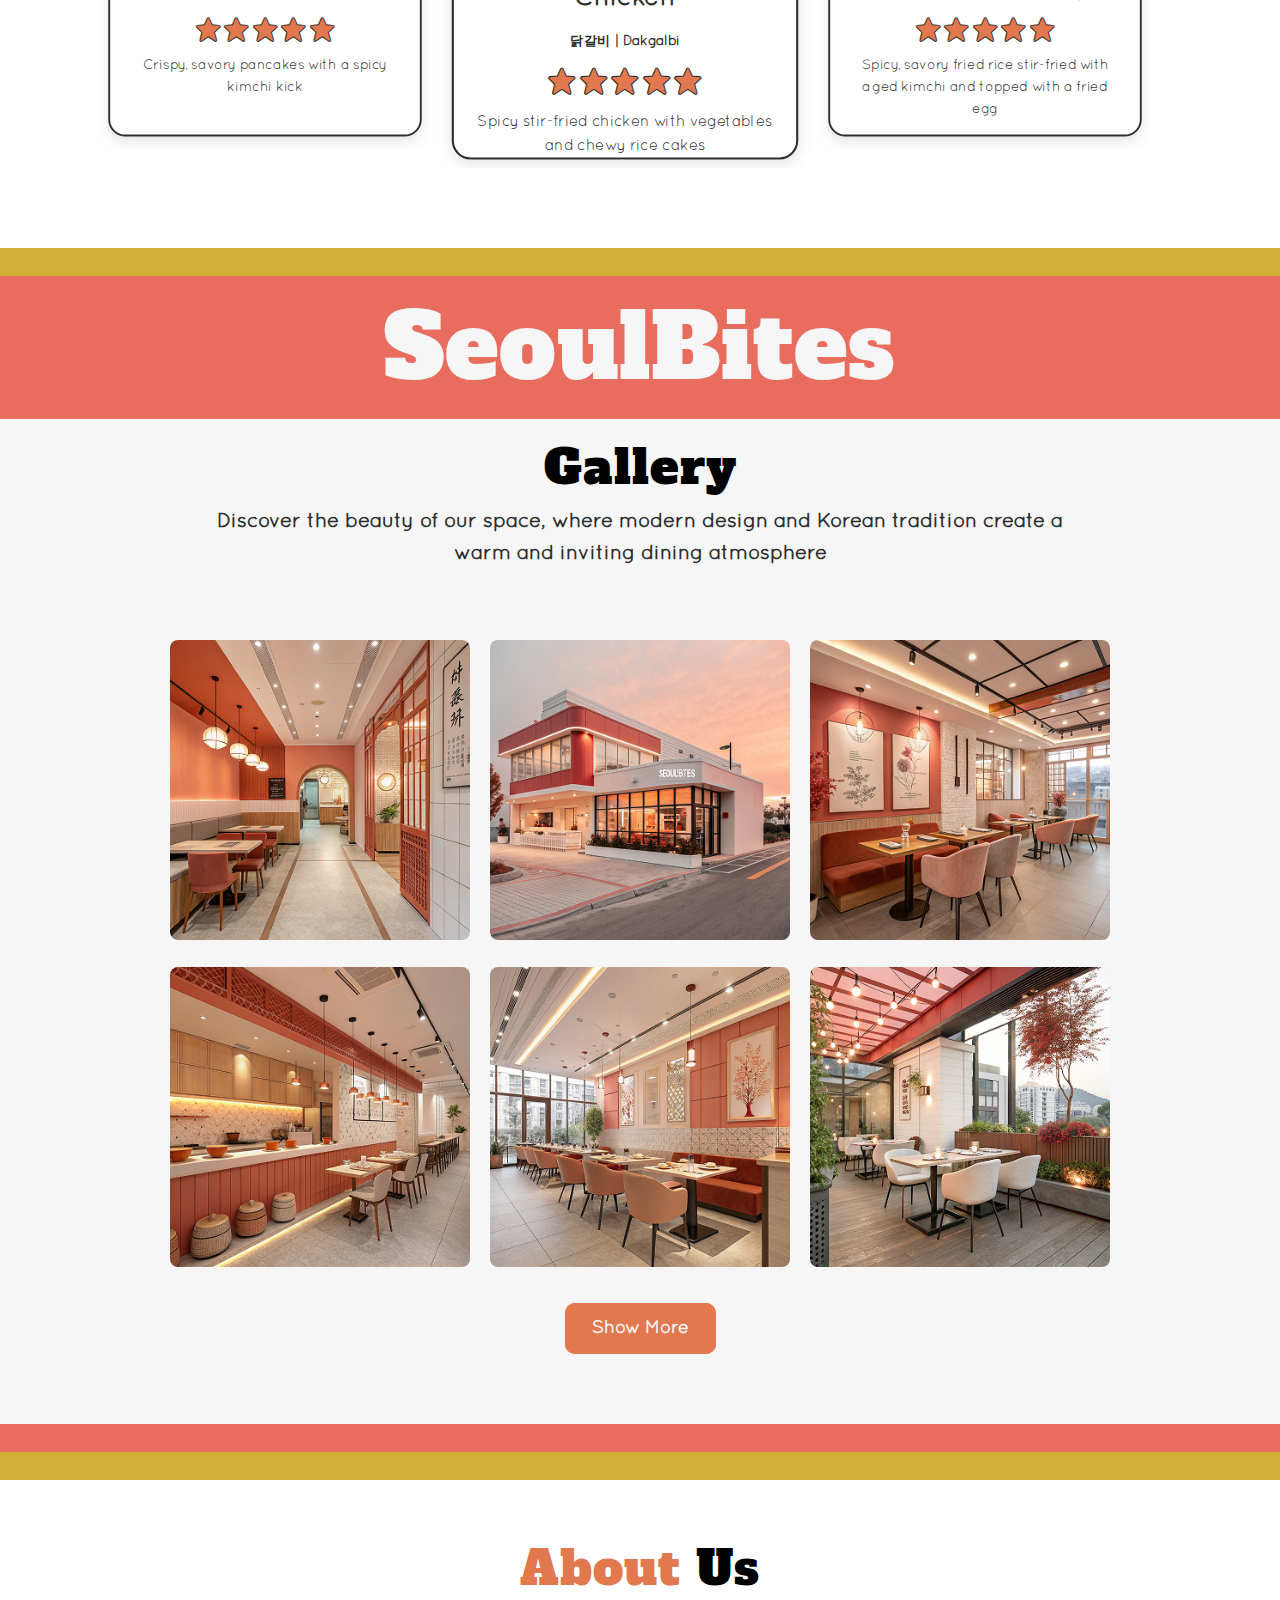
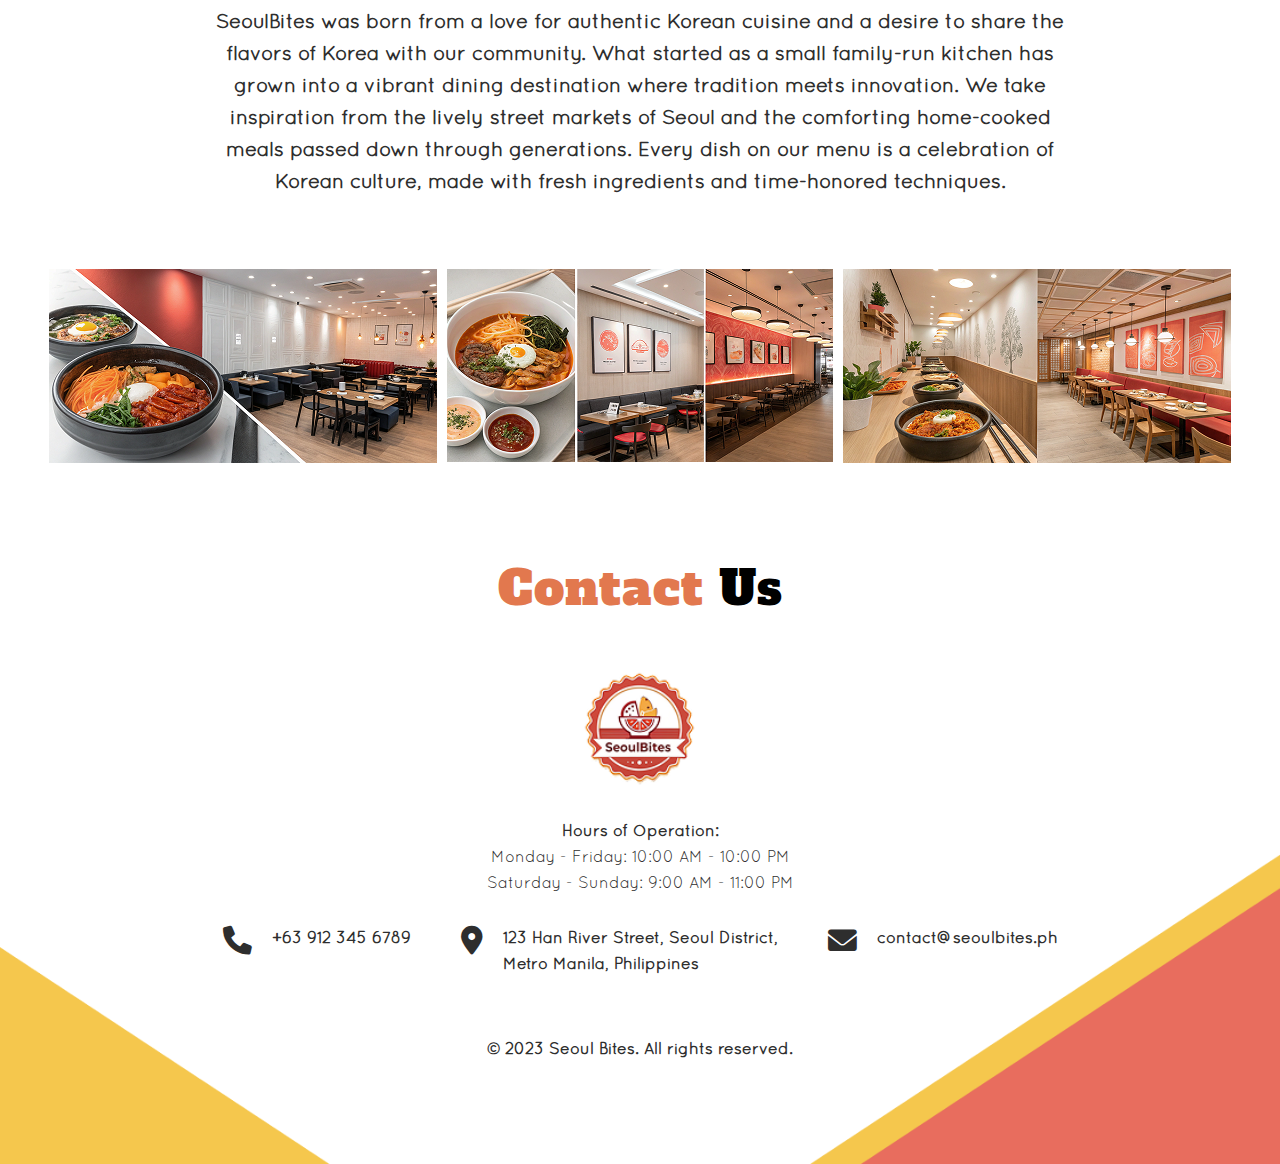
==== commit 0e0c03b1: "Updated text color name." ====
--- a/index.html
+++ b/index.html
@@ -45,8 +45,8 @@
     <!-- Hero Section -->
     <section class="hero">
         <div class="hero-content">
-            <h1><span class="colored-menu"> Seoul</span> Bites </h1>
-            <h2> <span class="colored-menu">Delicious Moments,</span> <span class="colored-our">Delicious Memories</span></h2>
+            <h1><span class="text-color-primary"> Seoul</span> Bites </h1>
+            <h2> <span class="text-color-primary">Delicious Moments,</span> <span class="text-color-dark">Delicious Memories</span></h2>
             <p>Experience the taste of Seoul with our <br>traditional recipes and modern<br> presentations.</p>
             <a href="menu.html" class="btn">Explore Our Menu</a>
         </div>
@@ -55,7 +55,7 @@
     <!-- Featured Menu Items -->
     <section class="featured">
         <div class="container">
-            <h1>Most <span class="colored-menu">Popular</span> <br>Dishes</h1>
+            <h1>Most <span class="text-color-primary">Popular</span> <br>Dishes</h1>
             <p class="mpd-subtitle">Delight in the best of Korean cuisine with our selection of most-loved dishes, prepared using time-honored traditions and fresh ingredients.</p>
             <div class="slider-container">
                 <button class="prev-btn">&#10094;</button>
@@ -132,22 +132,22 @@
              <!-- Gallery Grid -->
              <div class="h-gallery-grid">
                 <div class="h-gallery-item">
-                    <img src="assets/images/gallery/hg-1.png" alt="SeoulBites Facility">
-                </div>
-                <div class="h-gallery-item">
-                    <img src="assets/images/gallery/hg-2.png" alt="SeoulBites Facility">
-                </div>
-                <div class="h-gallery-item">
-                    <img src="assets/images/gallery/hg-3.png" alt="SeoulBites Facility">
-                </div>
-                <div class="h-gallery-item">
-                    <img src="assets/images/gallery/hg-4.png" alt="SeoulBites Facility">
-                </div>
-                <div class="h-gallery-item">
-                    <img src="assets/images/gallery/hg-5.png" alt="SeoulBites Facility">
-                </div>
-                <div class="h-gallery-item">
-                    <img src="assets/images/gallery/hg-6.png" alt="SeoulBites Facility">
+                    <img src="assets/images/gallery/hg-1.png" alt="Dolsot Bibimbap">
+                </div>
+                <div class="h-gallery-item">
+                    <img src="assets/images/gallery/hg-2.png" alt="Dolsot Bibimbap">
+                </div>
+                <div class="h-gallery-item">
+                    <img src="assets/images/gallery/hg-3.png" alt="Dolsot Bibimbap">
+                </div>
+                <div class="h-gallery-item">
+                    <img src="assets/images/gallery/hg-4.png" alt="Dolsot Bibimbap">
+                </div>
+                <div class="h-gallery-item">
+                    <img src="assets/images/gallery/hg-5.png" alt="Dolsot Bibimbap">
+                </div>
+                <div class="h-gallery-item">
+                    <img src="assets/images/gallery/hg-6.png" alt="Dolsot Bibimbap">
                 </div>
              </div>
              <a href="gallery.html" class="btn">Show More</a>
@@ -162,7 +162,7 @@
     <section class="home-about">
         <div class="container">
             <div class="gallery-header">
-                <h1><span class="colored-menu">About</span> Us</h1>
+                <h1><span class="text-color-primary">About</span> Us</h1>
                 <p class="mpd-subtitle">SeoulBites was born from a love for authentic Korean cuisine and a desire to share the
                 flavors of Korea with our community. What started as a small family-run kitchen has
                 grown into a vibrant dining destination where tradition meets innovation. We take
@@ -172,13 +172,13 @@
             </div>
             <div class="h-about-grid">
                 <div class="h-about-item">
-                    <img src="assets/images/gallery/ha-1.png" alt="SeoulBites Inspiration">
+                    <img src="assets/images/gallery/ha-1.png" alt="Dolsot Bibimbap">
                 </div>
                 <div class="h-about-item">
-                    <img src="assets/images/gallery/ha-2.png" alt="SeoulBites Inspiration">
+                    <img src="assets/images/gallery/ha-2.png" alt="Dolsot Bibimbap">
                 </div>
                 <div class="h-about-item">
-                    <img src="assets/images/gallery/ha-3.png" alt="SeoulBites Inspiration">
+                    <img src="assets/images/gallery/ha-3.png" alt="Dolsot Bibimbap">
                 </div>
             </div>
         </div>
@@ -187,7 +187,7 @@
     <section class="home-contact">
         <div class="container">
             <div class="gallery-header">
-                <h1><span class="colored-menu">Contact</span> Us</h1>
+                <h1><span class="text-color-primary">Contact</span> Us</h1>
             </div>
                 <img src="assets/images/logo/logo.png" alt="Seoul Bites Logo">
                 <div class="contact-hours">
--- a/styles/global.css
+++ b/styles/global.css
@@ -86,7 +86,7 @@
     color: var(--light-color);
     text-decoration: none;
     border-radius: 10px;
-    font-weight: 500;
+    font-weight: 900;
     border: 3px solid var(--primary-color);
     cursor: pointer;
     font-family: quicksand-book;
@@ -136,9 +136,12 @@
     text-decoration: none;
     align-items: center;
     font-family: quicksand-bold;
-    font-size: 32px;
     color: var(--primary-color);
     -webkit-text-stroke: 2px var(--primary-color);
+}
+
+.logo-wrapper p{
+    font-size: 30px;
 }
 
 .nav-list {
@@ -194,7 +197,7 @@
     display: flex;
     justify-content: space-between;
     align-items: center;
-    margin-bottom: 30px;
+    margin: 30px;
 }
 
 .footer-logo a {
@@ -208,16 +211,17 @@
 .footer-logo p {
     color: rgba(255, 255, 255, 0.7);
     margin-top: 10px;
+    margin-bottom: 20px;
 }
 
 .social-links a {
     display: inline-block;
-    width: 40px;
-    height: 40px;
+    width: 60px;
+    height: 60px;
     background-color: rgba(255, 255, 255, 0.1);
     border-radius: 50%;
+    align-content: center;
     text-align: center;
-    line-height: 40px;
     color: white;
     margin-left: 10px;
     transition: var(--transition);
@@ -226,6 +230,10 @@
 .social-links a:hover {
     background-color: var(--primary-color);
     transform: translateY(-3px);
+}
+
+.social-links i{
+    font-size: 20px;
 }
 
 .copyright {
@@ -258,11 +266,11 @@
 }
 
 /* Common Utility Classes */
-.colored-our {
+.text-color-dark {
     color: var(--dark-color);
 }
 
-.colored-menu {
+.text-color-primary {
     color: var(--primary-color);
 }   
 
@@ -326,6 +334,16 @@
         width: 100%;
     }
 
+    .footer-content{
+        display: flex;
+        flex-direction: column;
+        text-align: center;
+    }
+
+    .copyright p{
+        font-size: 16px;
+    }
+
 }
 
 @media (max-width: 480px) {
@@ -334,13 +352,30 @@
         text-align: center;
     }
 
+    .footer-logo p{
+        margin-bottom: 20px;
+    }
+
+    .social-links{
+        margin-top: 20px;
+    }
+
+    .social-links a{
+        width: 40px;
+        height: 40px;
+    }
+
+    .social-links i{
+        font-size: 16px;
+    }
+
+    .copyright p{
+        font-size: 14px;
+    }
+
     .nav-list {
         width: 100%;
         padding: 10px 0;
-    }
-
-    .social-links {
-        margin-top: 20px;
     }
 
     .hamburger {
--- a/styles/index.css
+++ b/styles/index.css
@@ -432,12 +432,16 @@
         font-size: 3rem;
     }
 
-    .gallery p{
+    .gallery p, .home-about p{
         font-size: 16px;
     }
 
-    .home-about p{
-        font-size: 16px;  
+    .contact-hours p, .contact-hours span{
+        font-size: 12px;
+    }
+
+    .contact-hours i{
+        font-size: 16px;
     }
 
     .h-about-grid {
@@ -453,14 +457,6 @@
         height: 468px;
     }
 
-    .contact-hours p{
-        font-size: 14px;
-    }
-
-    .contact-hours span{
-        font-size: 14px;
-    }
-
     .contact-items{
         gap: 10px;
     }
